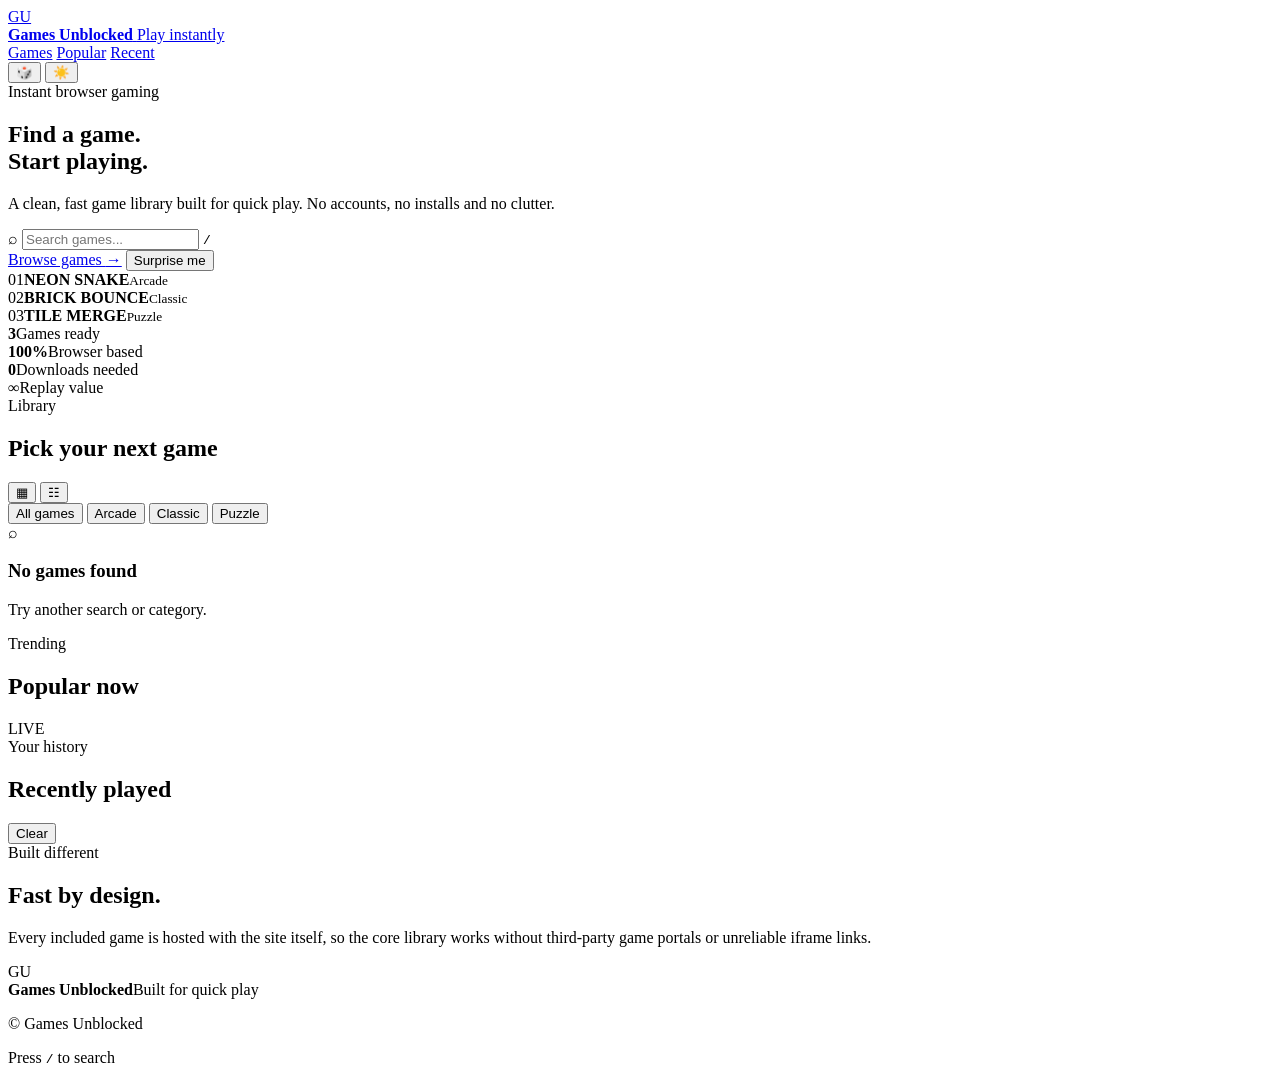
==== index.html @ 6f292ebf "Build Games Unblocked homepage" ====
<!DOCTYPE html>
<html lang="en">
<head>
  <meta charset="UTF-8" />
  <meta name="viewport" content="width=device-width, initial-scale=1.0" />
  <meta name="theme-color" content="#0b0f1a" />
  <meta name="description" content="Games Unblocked - a polished browser game hub with fast, self-hosted games." />
  <title>Games Unblocked</title>
  <link rel="preconnect" href="https://fonts.googleapis.com">
  <link rel="preconnect" href="https://fonts.gstatic.com" crossorigin>
  <link href="https://fonts.googleapis.com/css2?family=Inter:wght@400;500;600;700;800&family=Space+Grotesk:wght@500;600;700&display=swap" rel="stylesheet">
  <link rel="stylesheet" href="styles.css" />
</head>
<body>
  <div class="ambient ambient-one"></div>
  <div class="ambient ambient-two"></div>
  <div class="noise"></div>

  <header class="topbar">
    <a class="brand" href="#top" aria-label="Games Unblocked home">
      <div class="brand-mark">GU</div>
      <div>
        <strong>Games Unblocked</strong>
        <span>Play instantly</span>
      </div>
    </a>

    <nav class="desktop-nav" aria-label="Main navigation">
      <a href="#games">Games</a>
      <a href="#popular">Popular</a>
      <a href="#recent">Recent</a>
    </nav>

    <div class="header-actions">
      <button class="icon-button" id="randomGameBtn" aria-label="Play random game" title="Random game">🎲</button>
      <button class="icon-button" id="themeBtn" aria-label="Toggle theme" title="Toggle theme">☀️</button>
    </div>
  </header>

  <main id="top">
    <section class="hero shell">
      <div class="hero-copy">
        <div class="eyebrow"><span class="status-dot"></span> Instant browser gaming</div>
        <h1>Find a game.<br><span>Start playing.</span></h1>
        <p>A clean, fast game library built for quick play. No accounts, no installs and no clutter.</p>

        <div class="search-wrap">
          <span class="search-icon">⌕</span>
          <input id="searchInput" type="search" placeholder="Search games..." autocomplete="off" />
          <kbd>/</kbd>
        </div>

        <div class="hero-actions">
          <a class="primary-button" href="#games">Browse games <span>→</span></a>
          <button class="secondary-button" id="heroRandomBtn">Surprise me</button>
        </div>
      </div>

      <div class="hero-showcase" aria-hidden="true">
        <div class="showcase-grid"></div>
        <div class="floating-card card-a"><span>01</span><strong>NEON SNAKE</strong><small>Arcade</small></div>
        <div class="floating-card card-b"><span>02</span><strong>BRICK BOUNCE</strong><small>Classic</small></div>
        <div class="floating-card card-c"><span>03</span><strong>TILE MERGE</strong><small>Puzzle</small></div>
        <div class="hero-orb"></div>
      </div>
    </section>

    <section class="stats shell">
      <div><strong id="gameCount">3</strong><span>Games ready</span></div>
      <div><strong>100%</strong><span>Browser based</span></div>
      <div><strong>0</strong><span>Downloads needed</span></div>
      <div><strong>∞</strong><span>Replay value</span></div>
    </section>

    <section class="shell content-section" id="games">
      <div class="section-heading">
        <div>
          <span class="section-kicker">Library</span>
          <h2>Pick your next game</h2>
        </div>
        <div class="view-controls">
          <button class="view-btn active" data-view="grid" aria-label="Grid view">▦</button>
          <button class="view-btn" data-view="compact" aria-label="Compact view">☷</button>
        </div>
      </div>

      <div class="filter-row" id="filterRow">
        <button class="filter-chip active" data-filter="all">All games</button>
        <button class="filter-chip" data-filter="arcade">Arcade</button>
        <button class="filter-chip" data-filter="classic">Classic</button>
        <button class="filter-chip" data-filter="puzzle">Puzzle</button>
      </div>

      <div class="games-grid" id="gamesGrid"></div>
      <div class="empty-state hidden" id="emptyState">
        <div>⌕</div>
        <h3>No games found</h3>
        <p>Try another search or category.</p>
      </div>
    </section>

    <section class="shell split-sections">
      <div class="mini-panel" id="popular">
        <div class="mini-heading"><div><span class="section-kicker">Trending</span><h2>Popular now</h2></div><span class="pill">LIVE</span></div>
        <div id="popularList" class="rank-list"></div>
      </div>

      <div class="mini-panel" id="recent">
        <div class="mini-heading"><div><span class="section-kicker">Your history</span><h2>Recently played</h2></div><button class="text-btn" id="clearRecentBtn">Clear</button></div>
        <div id="recentList" class="recent-list"></div>
      </div>
    </section>

    <section class="shell about-strip">
      <div>
        <span class="section-kicker">Built different</span>
        <h2>Fast by design.</h2>
      </div>
      <p>Every included game is hosted with the site itself, so the core library works without third-party game portals or unreliable iframe links.</p>
    </section>
  </main>

  <footer class="footer shell">
    <div class="brand footer-brand">
      <div class="brand-mark">GU</div>
      <div><strong>Games Unblocked</strong><span>Built for quick play</span></div>
    </div>
    <p>© <span id="year"></span> Games Unblocked</p>
  </footer>

  <div class="command-hint" id="commandHint">Press <kbd>/</kbd> to search</div>
  <script src="script.js"></script>
</body>
</html>
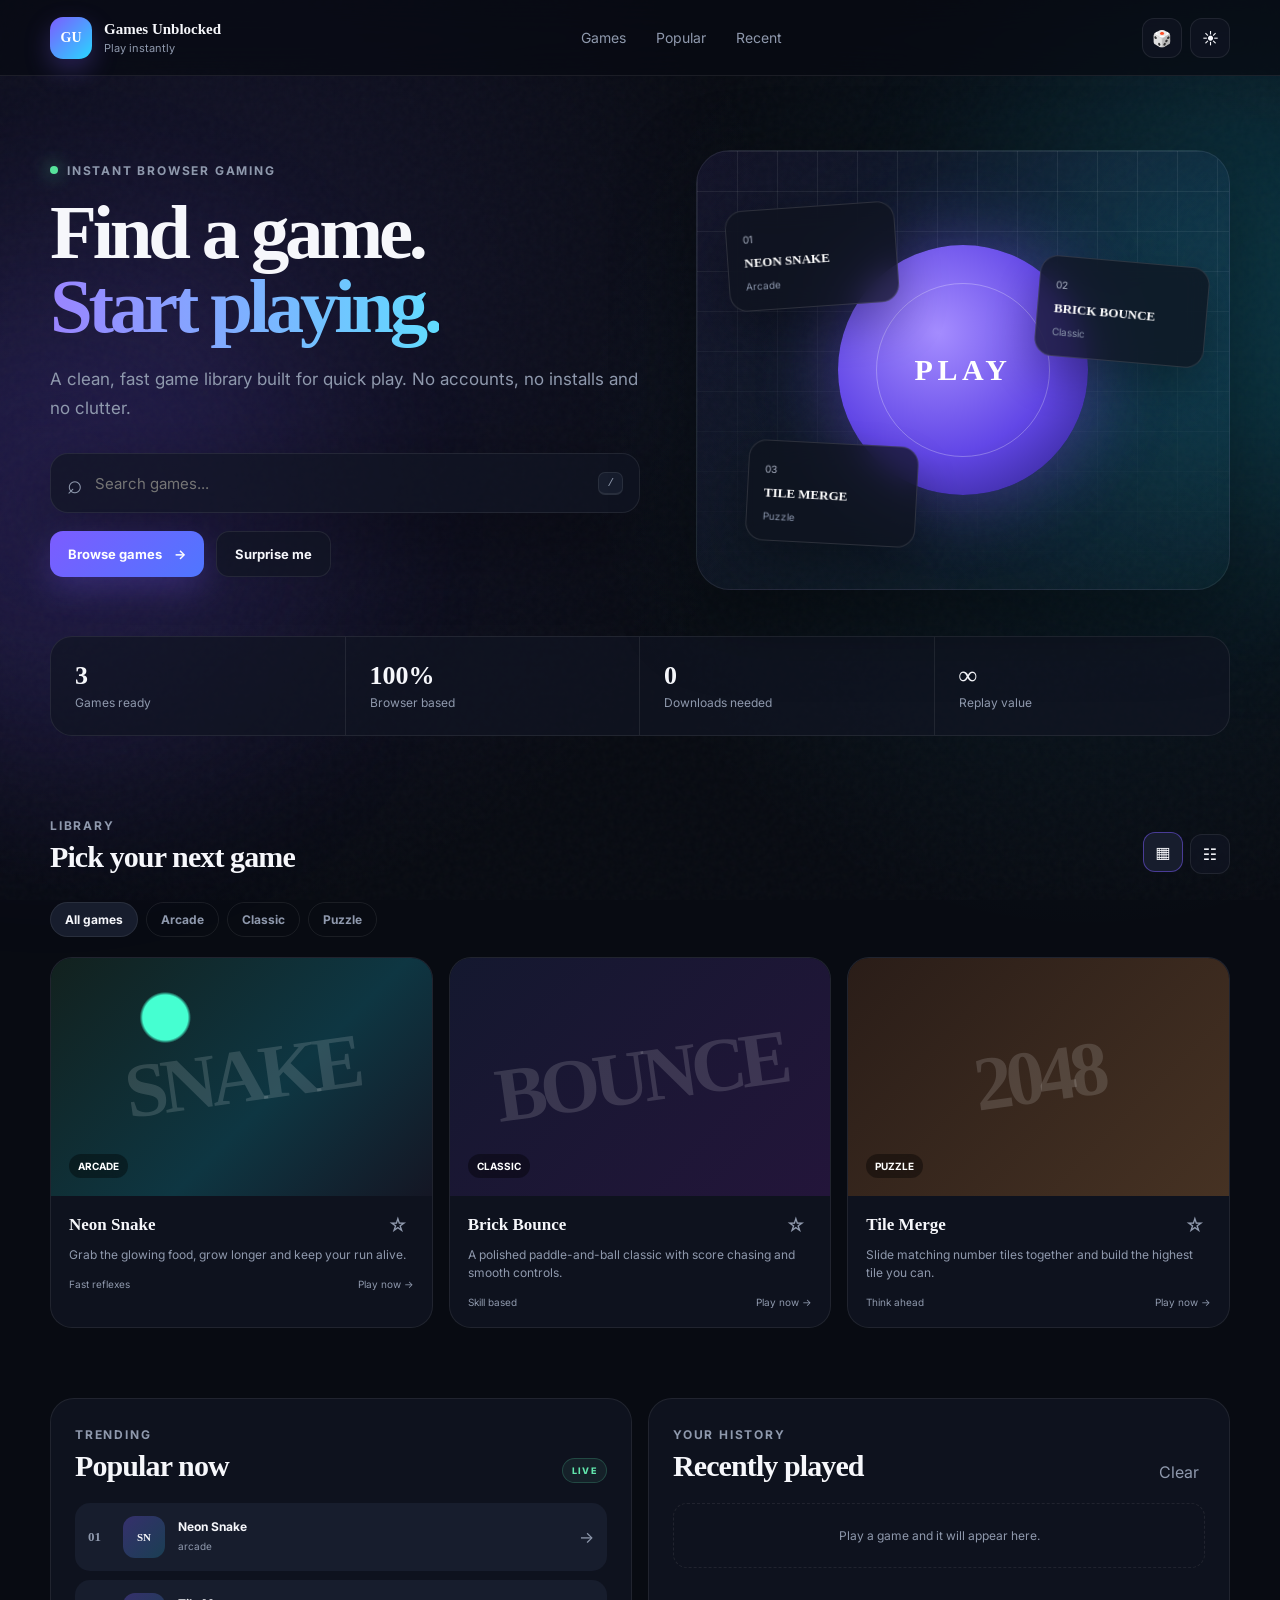
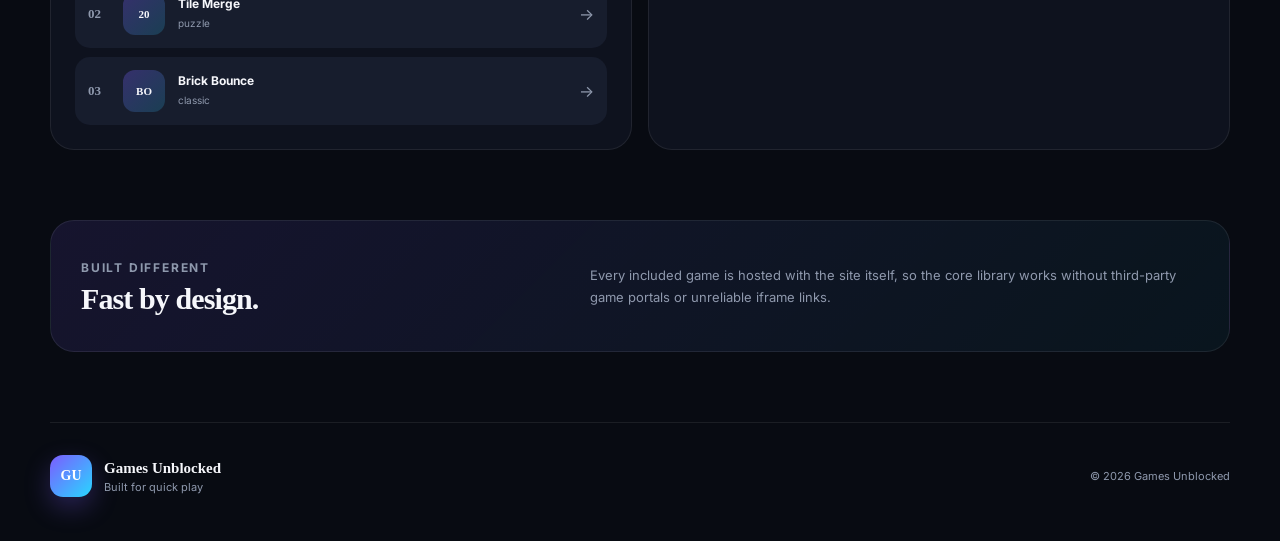
==== commit d3bf8ee6: "Update index.html" ====
--- a/index.html
+++ b/index.html
@@ -131,4 +131,4 @@
   <div class="command-hint" id="commandHint">Press <kbd>/</kbd> to search</div>
   <script src="script.js"></script>
 </body>
-</html>+</html>
--- a/styles.css
+++ b/styles.css
@@ -0,0 +1,6 @@
+:root{
+  --bg:#080b12;--bg-2:#0d111c;--panel:rgba(17,22,35,.72);--panel-solid:#111624;--panel-2:#171d2d;--text:#f6f7fb;--muted:#8f99ad;--line:rgba(255,255,255,.08);--accent:#7c5cff;--accent-2:#28d7ff;--good:#57e39b;--shadow:0 24px 80px rgba(0,0,0,.38);--radius:24px
+}
+*{box-sizing:border-box}html{scroll-behavior:smooth}body{margin:0;background:radial-gradient(circle at 15% 15%,rgba(124,92,255,.12),transparent 28%),radial-gradient(circle at 85% 20%,rgba(40,215,255,.08),transparent 25%),var(--bg);color:var(--text);font-family:Inter,system-ui,sans-serif;min-height:100vh;overflow-x:hidden}body.light{--bg:#f3f6fb;--bg-2:#fff;--panel:rgba(255,255,255,.8);--panel-solid:#fff;--panel-2:#eef2f8;--text:#10131a;--muted:#637087;--line:rgba(14,22,38,.09);--shadow:0 20px 60px rgba(31,44,70,.12)}a{color:inherit;text-decoration:none}button,input{font:inherit}.shell{width:min(1180px,calc(100% - 40px));margin:0 auto}.noise{pointer-events:none;position:fixed;inset:0;opacity:.04;z-index:-1;background-image:url("data:image/svg+xml,%3Csvg viewBox='0 0 180 180' xmlns='http://www.w3.org/2000/svg'%3E%3Cfilter id='n'%3E%3CfeTurbulence type='fractalNoise' baseFrequency='.85' numOctaves='3' stitchTiles='stitch'/%3E%3C/filter%3E%3Crect width='100%25' height='100%25' filter='url(%23n)' opacity='.7'/%3E%3C/svg%3E")}.ambient{position:fixed;width:500px;height:500px;border-radius:50%;filter:blur(110px);z-index:-2;opacity:.16}.ambient-one{background:#7754ff;left:-200px;top:30vh}.ambient-two{background:#15d7ff;right:-240px;top:4vh}.topbar{position:sticky;top:0;z-index:50;height:76px;display:flex;align-items:center;justify-content:space-between;padding:0 max(24px,calc((100vw - 1180px)/2));border-bottom:1px solid var(--line);background:rgba(8,11,18,.72);backdrop-filter:blur(18px)}body.light .topbar{background:rgba(243,246,251,.76)}.brand{display:flex;align-items:center;gap:12px}.brand-mark{width:42px;height:42px;border-radius:13px;background:linear-gradient(135deg,var(--accent),var(--accent-2));display:grid;place-items:center;font:700 14px/1 Space Grotesk;color:white;box-shadow:0 10px 26px rgba(124,92,255,.28)}.brand strong{display:block;font:700 15px/1.2 Space Grotesk}.brand span{display:block;color:var(--muted);font-size:11px;margin-top:3px}.desktop-nav{display:flex;gap:30px;color:var(--muted);font-size:14px}.desktop-nav a:hover{color:var(--text)}.header-actions{display:flex;gap:8px}.icon-button,.view-btn{width:40px;height:40px;border-radius:12px;border:1px solid var(--line);background:var(--panel);color:var(--text);cursor:pointer;transition:.2s}.icon-button:hover,.view-btn:hover,.view-btn.active{transform:translateY(-2px);border-color:rgba(124,92,255,.5);background:var(--panel-2)}.hero{padding:72px 0 44px;display:grid;grid-template-columns:1.05fr .95fr;gap:56px;align-items:center;min-height:560px}.eyebrow,.section-kicker{font-size:12px;letter-spacing:.15em;text-transform:uppercase;color:var(--muted);font-weight:700}.eyebrow{display:flex;align-items:center;gap:9px}.status-dot{width:8px;height:8px;border-radius:99px;background:var(--good);box-shadow:0 0 18px var(--good)}h1,h2,h3{font-family:Space Grotesk;margin:0}.hero h1{font-size:clamp(52px,6vw,88px);line-height:.96;letter-spacing:-.055em;margin:18px 0 22px}.hero h1 span{background:linear-gradient(90deg,#9a84ff,#61dcff);-webkit-background-clip:text;background-clip:text;color:transparent}.hero-copy>p{font-size:17px;line-height:1.7;color:var(--muted);max-width:610px}.search-wrap{height:60px;border:1px solid var(--line);background:var(--panel);border-radius:18px;display:flex;align-items:center;padding:0 16px;margin-top:30px;box-shadow:var(--shadow);transition:.2s}.search-wrap:focus-within{border-color:rgba(124,92,255,.65);box-shadow:0 0 0 4px rgba(124,92,255,.11),var(--shadow)}.search-icon{font-size:26px;color:var(--muted);margin-right:10px}.search-wrap input{flex:1;border:0;outline:0;background:transparent;color:var(--text);font-size:15px}.search-wrap kbd,.command-hint kbd{border:1px solid var(--line);background:var(--panel-2);border-bottom-width:2px;border-radius:7px;color:var(--muted);padding:4px 8px;font-size:11px}.hero-actions{display:flex;gap:12px;margin-top:18px}.primary-button,.secondary-button{height:46px;padding:0 18px;border-radius:13px;display:inline-flex;align-items:center;gap:12px;border:1px solid var(--line);font-weight:700;font-size:13px;cursor:pointer}.primary-button{background:linear-gradient(135deg,var(--accent),#4f76ff);color:white;border:0;box-shadow:0 12px 32px rgba(124,92,255,.25)}.secondary-button{background:var(--panel);color:var(--text)}.hero-showcase{height:440px;position:relative;border:1px solid var(--line);background:linear-gradient(145deg,rgba(124,92,255,.08),rgba(40,215,255,.035));border-radius:34px;overflow:hidden;box-shadow:var(--shadow)}.showcase-grid{position:absolute;inset:0;background-image:linear-gradient(var(--line) 1px,transparent 1px),linear-gradient(90deg,var(--line) 1px,transparent 1px);background-size:40px 40px;mask-image:linear-gradient(to bottom,black,transparent)}.hero-orb{position:absolute;width:250px;height:250px;border-radius:50%;background:radial-gradient(circle at 40% 35%,#a58dff,#6247e7 55%,#281d7e);box-shadow:0 0 80px rgba(124,92,255,.48);left:50%;top:50%;transform:translate(-50%,-50%)}.hero-orb:after{content:'PLAY';position:absolute;inset:38px;border-radius:50%;border:1px solid rgba(255,255,255,.28);display:grid;place-items:center;color:white;font:700 30px Space Grotesk;letter-spacing:.15em}.floating-card{position:absolute;width:170px;padding:16px;border-radius:18px;border:1px solid rgba(255,255,255,.12);background:rgba(15,19,30,.72);backdrop-filter:blur(14px);box-shadow:0 20px 48px rgba(0,0,0,.28);z-index:2;color:white}.floating-card span{font-size:10px;color:#a9b1c2}.floating-card strong{display:block;font:700 13px Space Grotesk;margin:8px 0 3px}.floating-card small{font-size:10px;color:#8994aa}.card-a{left:30px;top:55px;transform:rotate(-4deg)}.card-b{right:22px;top:110px;transform:rotate(5deg)}.card-c{left:50px;bottom:45px;transform:rotate(3deg)}.stats{display:grid;grid-template-columns:repeat(4,1fr);border:1px solid var(--line);background:var(--panel);border-radius:22px;margin-bottom:78px;overflow:hidden}.stats>div{padding:24px;border-right:1px solid var(--line)}.stats>div:last-child{border-right:0}.stats strong{display:block;font:700 26px Space Grotesk}.stats span{font-size:12px;color:var(--muted)}.content-section{padding-bottom:70px}.section-heading,.mini-heading{display:flex;align-items:end;justify-content:space-between;gap:20px}.section-heading h2,.mini-heading h2,.about-strip h2{font-size:30px;letter-spacing:-.03em;margin-top:6px}.view-controls{display:flex;gap:7px}.filter-row{display:flex;gap:8px;flex-wrap:wrap;margin:28px 0 20px}.filter-chip{border:1px solid var(--line);background:transparent;color:var(--muted);padding:9px 14px;border-radius:999px;font-size:12px;font-weight:700;cursor:pointer}.filter-chip.active,.filter-chip:hover{color:var(--text);background:var(--panel-2)}.games-grid{display:grid;grid-template-columns:repeat(3,1fr);gap:16px}.game-card{position:relative;border:1px solid var(--line);background:var(--panel);border-radius:22px;overflow:hidden;transition:.25s;cursor:pointer}.game-card:hover{transform:translateY(-6px);border-color:rgba(124,92,255,.38);box-shadow:0 20px 60px rgba(0,0,0,.2)}.game-cover{aspect-ratio:16/10;position:relative;display:flex;align-items:end;padding:18px;overflow:hidden}.cover-snake{background:radial-gradient(circle at 30% 25%,#45ffd1 0 7%,transparent 8%),linear-gradient(135deg,#12211e,#0e3642 58%,#141624)}.cover-pong{background:linear-gradient(135deg,#14182f,#23153a)}.cover-merge{background:linear-gradient(135deg,#2a1d18,#463223)}.game-art{position:absolute;inset:0;display:grid;place-items:center;font:800 clamp(40px,6vw,78px) Space Grotesk;letter-spacing:-.08em;color:rgba(255,255,255,.14);transform:rotate(-8deg)}.game-badge{position:relative;z-index:2;padding:6px 9px;border-radius:999px;background:rgba(0,0,0,.38);color:white;font-size:10px;font-weight:700;backdrop-filter:blur(8px)}.game-info{padding:17px 18px 19px}.game-title-row{display:flex;align-items:center;justify-content:space-between;gap:10px}.game-title-row h3{font-size:17px}.favorite-btn{border:0;background:transparent;color:var(--muted);font-size:19px;cursor:pointer}.favorite-btn.active{color:#ffcf4a}.game-info p{color:var(--muted);font-size:12px;line-height:1.5;margin:8px 0 14px}.meta-row{display:flex;justify-content:space-between;color:var(--muted);font-size:10px}.games-grid.compact{grid-template-columns:1fr}.games-grid.compact .game-card{display:grid;grid-template-columns:170px 1fr}.games-grid.compact .game-cover{aspect-ratio:auto;min-height:120px}.empty-state{text-align:center;padding:58px;border:1px dashed var(--line);border-radius:20px;color:var(--muted)}.empty-state div{font-size:34px}.empty-state h3{color:var(--text);margin:10px 0 5px}.hidden{display:none!important}.split-sections{display:grid;grid-template-columns:1fr 1fr;gap:16px;padding-bottom:70px}.mini-panel{border:1px solid var(--line);background:var(--panel);border-radius:24px;padding:24px}.pill{font-size:9px;font-weight:800;letter-spacing:.15em;color:#62e7ad;border:1px solid rgba(98,231,173,.2);background:rgba(98,231,173,.08);padding:6px 9px;border-radius:999px}.text-btn{background:none;border:0;color:var(--muted);cursor:pointer}.rank-list,.recent-list{margin-top:20px;display:grid;gap:9px}.rank-item,.recent-item{display:flex;align-items:center;gap:13px;padding:12px;border-radius:15px;background:var(--panel-2);border:1px solid transparent;cursor:pointer}.rank-item:hover,.recent-item:hover{border-color:var(--line)}.rank-num{font:700 13px Space Grotesk;color:var(--muted);width:22px}.mini-icon{width:42px;height:42px;border-radius:12px;display:grid;place-items:center;background:linear-gradient(135deg,rgba(124,92,255,.3),rgba(40,215,255,.18));font:700 11px Space Grotesk}.rank-copy,.recent-copy{flex:1}.rank-copy strong,.recent-copy strong{display:block;font-size:12px}.rank-copy span,.recent-copy span{font-size:10px;color:var(--muted)}.play-arrow{color:var(--muted)}.empty-mini{padding:24px;text-align:center;color:var(--muted);font-size:12px;border:1px dashed var(--line);border-radius:14px}.about-strip{margin-bottom:70px;border:1px solid var(--line);border-radius:24px;padding:30px;background:linear-gradient(135deg,rgba(124,92,255,.12),rgba(40,215,255,.05));display:grid;grid-template-columns:1fr 1.3fr;gap:40px;align-items:center}.about-strip p{color:var(--muted);font-size:13px;line-height:1.7}.footer{border-top:1px solid var(--line);padding:32px 0 44px;display:flex;align-items:center;justify-content:space-between}.footer p{font-size:11px;color:var(--muted)}.command-hint{position:fixed;left:50%;bottom:18px;transform:translateX(-50%);padding:9px 12px;border:1px solid var(--line);border-radius:11px;background:var(--panel-solid);box-shadow:var(--shadow);font-size:10px;color:var(--muted);z-index:40;opacity:0;animation:hint 5s 1.5s both}@keyframes hint{0%,100%{opacity:0;transform:translate(-50%,10px)}15%,75%{opacity:1;transform:translate(-50%,0)}}
+@media(max-width:900px){.desktop-nav{display:none}.hero{grid-template-columns:1fr;padding-top:50px}.hero-showcase{height:340px}.games-grid{grid-template-columns:repeat(2,1fr)}.split-sections{grid-template-columns:1fr}.stats{grid-template-columns:repeat(2,1fr)}.stats>div:nth-child(2){border-right:0}.stats>div:nth-child(-n+2){border-bottom:1px solid var(--line)}.about-strip{grid-template-columns:1fr}}
+@media(max-width:620px){.shell{width:min(100% - 24px,1180px)}.topbar{height:68px;padding:0 12px}.header-actions .icon-button:first-child{display:none}.brand span{display:none}.hero{padding-top:36px;gap:30px}.hero h1{font-size:52px}.hero-copy>p{font-size:14px}.hero-showcase{height:300px}.floating-card{width:145px}.card-a{left:15px;top:28px}.card-b{right:12px;top:92px}.card-c{left:22px;bottom:25px}.stats{margin-bottom:55px}.stats>div{padding:18px}.stats strong{font-size:20px}.section-heading{align-items:center}.section-heading h2,.mini-heading h2{font-size:24px}.games-grid{grid-template-columns:1fr}.games-grid.compact .game-card{grid-template-columns:120px 1fr}.filter-row{overflow:auto;flex-wrap:nowrap;padding-bottom:4px}.filter-chip{white-space:nowrap}.about-strip{padding:22px}.footer{align-items:flex-start;gap:24px;flex-direction:column}}
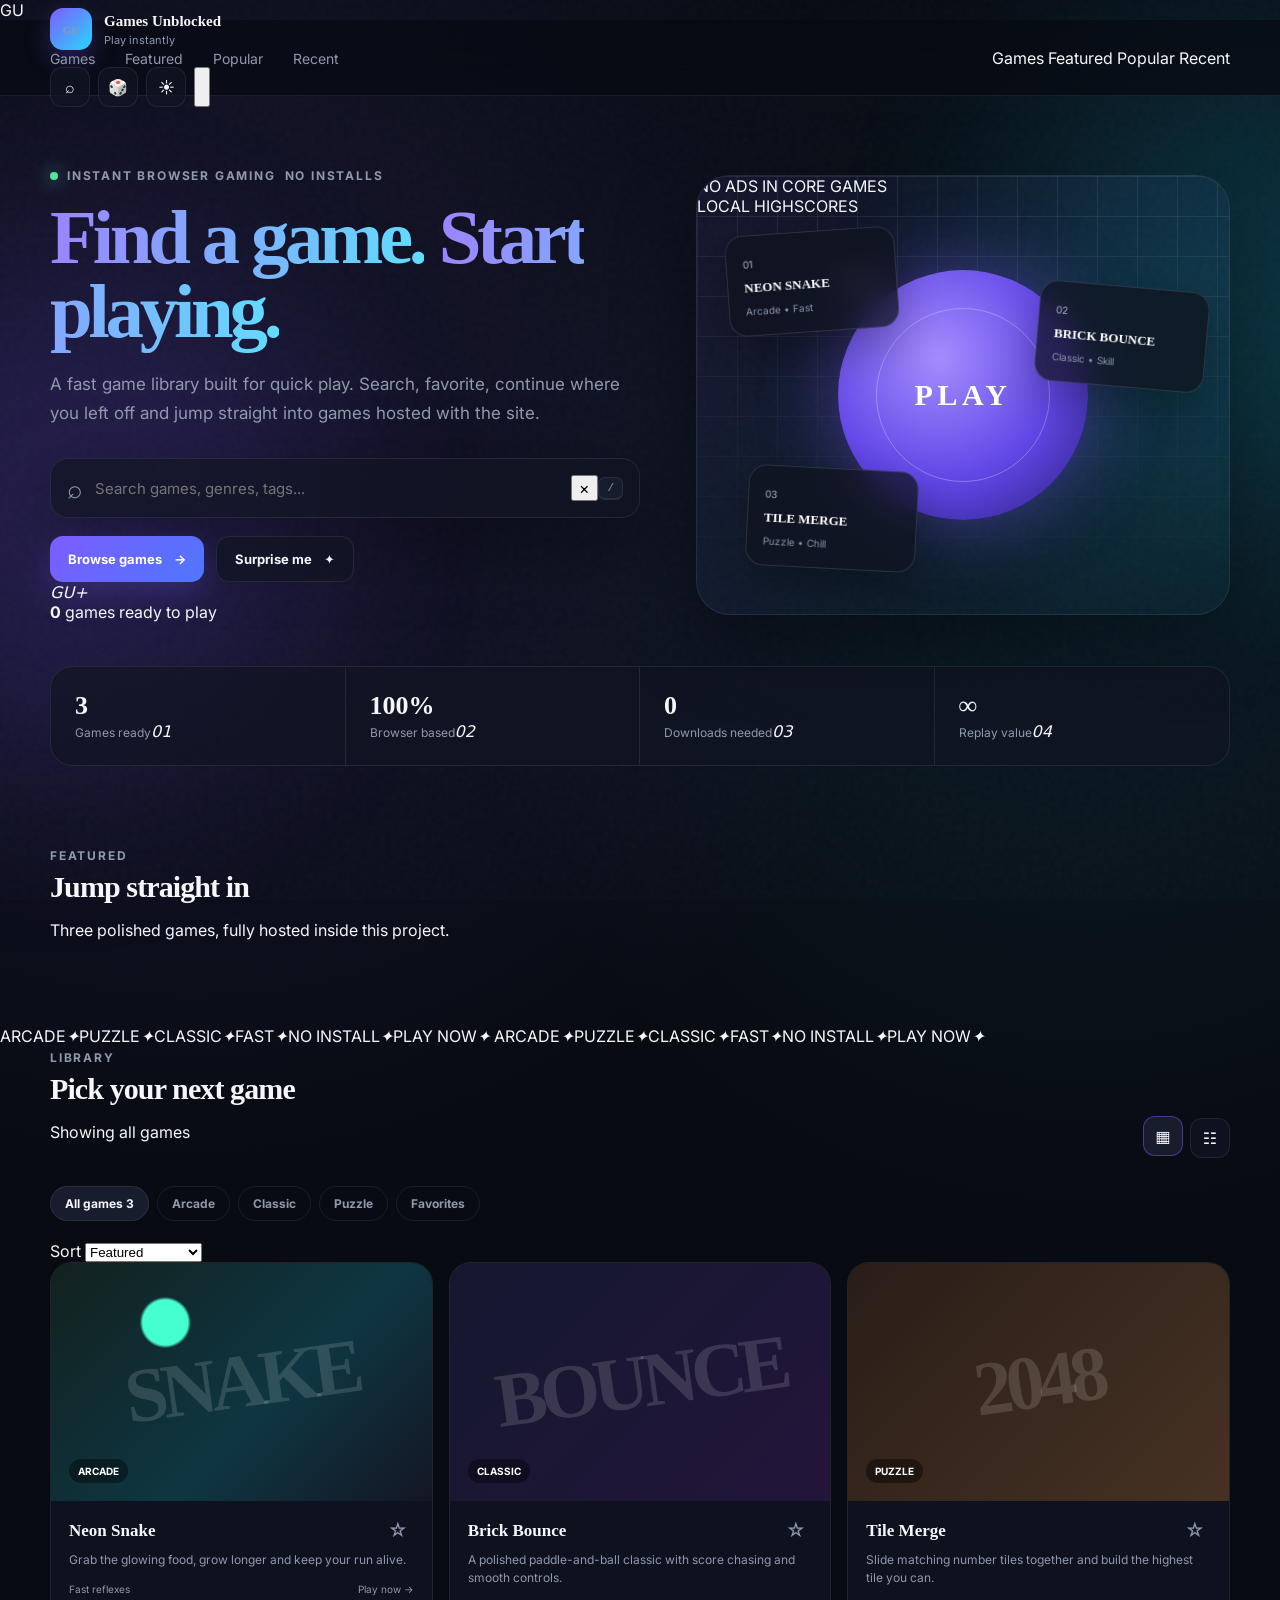
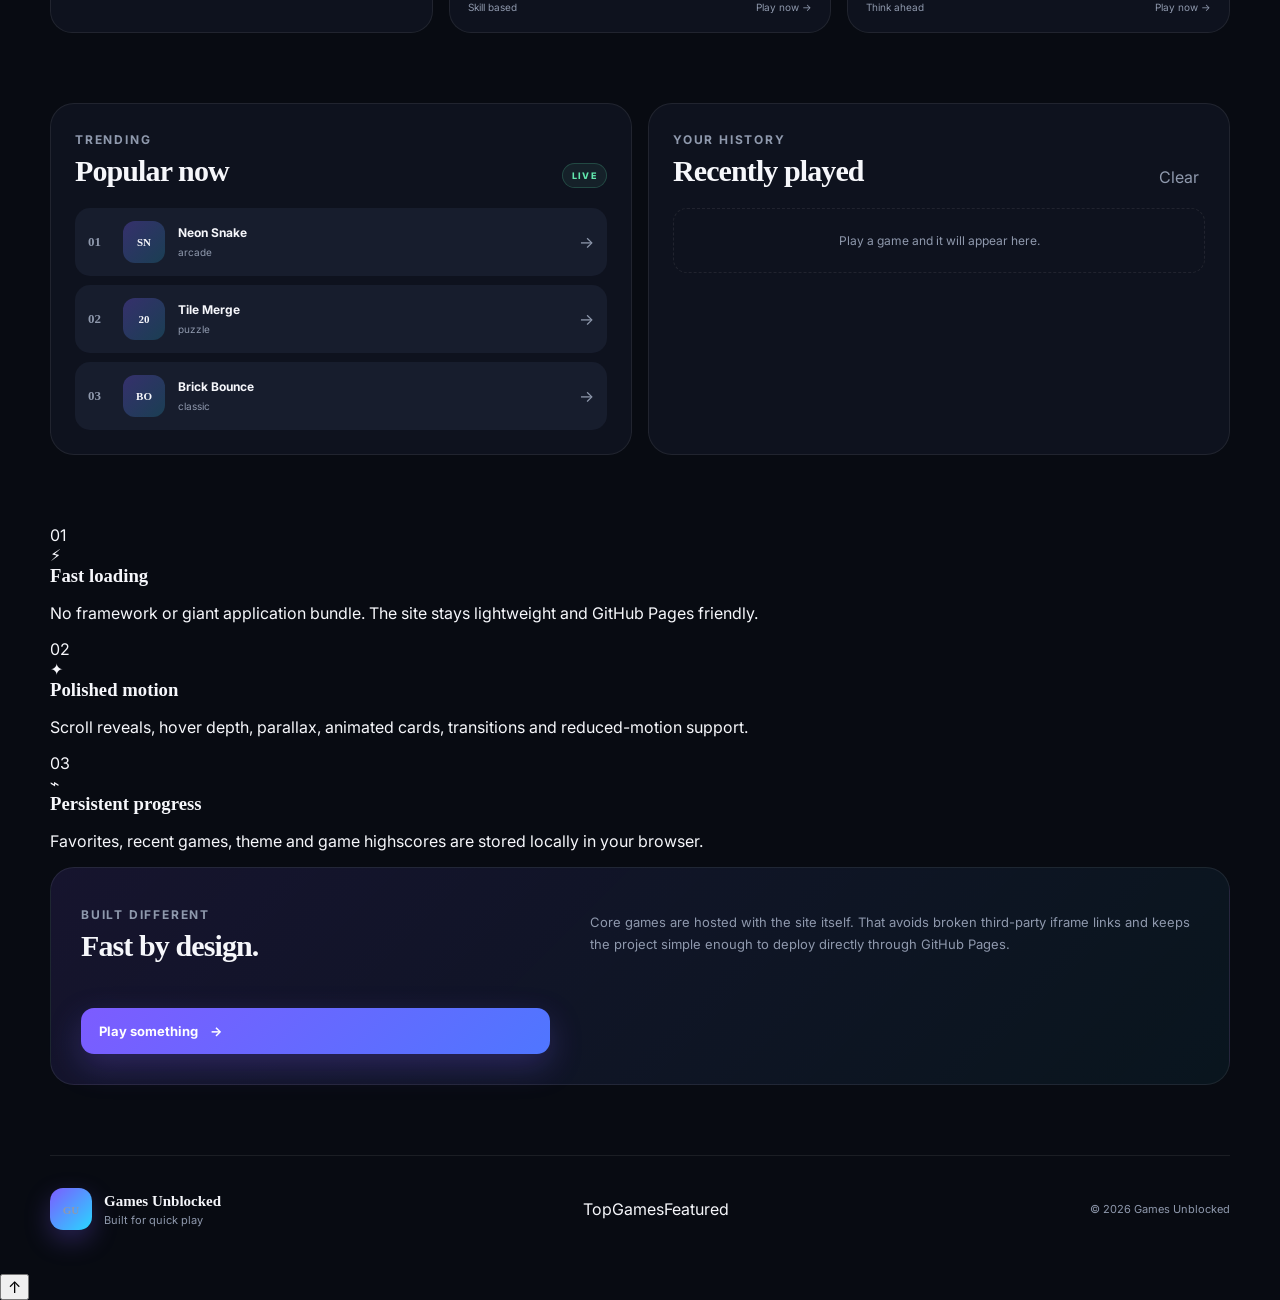
==== commit 87a9b68f: "Expand Games Unblocked homepage structure and interactions" ====
--- a/index.html
+++ b/index.html
@@ -3,132 +3,261 @@
 <head>
   <meta charset="UTF-8" />
   <meta name="viewport" content="width=device-width, initial-scale=1.0" />
-  <meta name="theme-color" content="#0b0f1a" />
-  <meta name="description" content="Games Unblocked - a polished browser game hub with fast, self-hosted games." />
-  <title>Games Unblocked</title>
+  <meta name="theme-color" content="#070910" />
+  <meta name="description" content="Games Unblocked — a fast, polished browser game hub with self-hosted games." />
+  <meta name="color-scheme" content="dark light" />
+  <title>Games Unblocked — Play instantly</title>
   <link rel="preconnect" href="https://fonts.googleapis.com">
   <link rel="preconnect" href="https://fonts.gstatic.com" crossorigin>
   <link href="https://fonts.googleapis.com/css2?family=Inter:wght@400;500;600;700;800&family=Space+Grotesk:wght@500;600;700&display=swap" rel="stylesheet">
   <link rel="stylesheet" href="styles.css" />
 </head>
 <body>
-  <div class="ambient ambient-one"></div>
-  <div class="ambient ambient-two"></div>
-  <div class="noise"></div>
-
-  <header class="topbar">
-    <a class="brand" href="#top" aria-label="Games Unblocked home">
-      <div class="brand-mark">GU</div>
-      <div>
-        <strong>Games Unblocked</strong>
-        <span>Play instantly</span>
-      </div>
-    </a>
-
-    <nav class="desktop-nav" aria-label="Main navigation">
+  <div class="page-loader" id="pageLoader" aria-hidden="true">
+    <div class="loader-logo">GU</div>
+    <div class="loader-line"><span></span></div>
+  </div>
+
+  <div class="background-layer" aria-hidden="true">
+    <div class="ambient ambient-one"></div>
+    <div class="ambient ambient-two"></div>
+    <div class="ambient ambient-three"></div>
+    <div class="noise"></div>
+    <div class="stars" id="stars"></div>
+  </div>
+
+  <div class="scroll-progress" id="scrollProgress"></div>
+
+  <header class="topbar" id="topbar">
+    <div class="topbar-inner shell-wide">
+      <a class="brand magnetic" href="#top" aria-label="Games Unblocked home">
+        <div class="brand-mark"><span>GU</span></div>
+        <div class="brand-copy">
+          <strong>Games Unblocked</strong>
+          <span>Play instantly</span>
+        </div>
+      </a>
+
+      <nav class="desktop-nav" aria-label="Main navigation">
+        <a href="#games" data-nav>Games</a>
+        <a href="#featured" data-nav>Featured</a>
+        <a href="#popular" data-nav>Popular</a>
+        <a href="#recent" data-nav>Recent</a>
+      </nav>
+
+      <div class="header-actions">
+        <button class="icon-button magnetic" id="quickSearchBtn" aria-label="Open search" title="Search">
+          <span>⌕</span>
+        </button>
+        <button class="icon-button magnetic" id="randomGameBtn" aria-label="Play random game" title="Random game">
+          <span>🎲</span>
+        </button>
+        <button class="icon-button magnetic" id="themeBtn" aria-label="Toggle theme" title="Toggle theme">
+          <span id="themeIcon">☀️</span>
+        </button>
+        <button class="mobile-menu-button" id="mobileMenuBtn" aria-label="Open menu" aria-expanded="false">
+          <span></span><span></span><span></span>
+        </button>
+      </div>
+    </div>
+
+    <div class="mobile-menu" id="mobileMenu">
       <a href="#games">Games</a>
+      <a href="#featured">Featured</a>
       <a href="#popular">Popular</a>
       <a href="#recent">Recent</a>
-    </nav>
-
-    <div class="header-actions">
-      <button class="icon-button" id="randomGameBtn" aria-label="Play random game" title="Random game">🎲</button>
-      <button class="icon-button" id="themeBtn" aria-label="Toggle theme" title="Toggle theme">☀️</button>
     </div>
   </header>
 
   <main id="top">
     <section class="hero shell">
-      <div class="hero-copy">
-        <div class="eyebrow"><span class="status-dot"></span> Instant browser gaming</div>
-        <h1>Find a game.<br><span>Start playing.</span></h1>
-        <p>A clean, fast game library built for quick play. No accounts, no installs and no clutter.</p>
-
-        <div class="search-wrap">
-          <span class="search-icon">⌕</span>
-          <input id="searchInput" type="search" placeholder="Search games..." autocomplete="off" />
+      <div class="hero-copy reveal-up">
+        <div class="eyebrow">
+          <span class="status-dot"></span>
+          <span>Instant browser gaming</span>
+          <span class="eyebrow-pill">NO INSTALLS</span>
+        </div>
+
+        <h1>
+          <span class="hero-line">Find a game.</span>
+          <span class="hero-line gradient-text">Start playing.</span>
+        </h1>
+
+        <p class="hero-description">
+          A fast game library built for quick play. Search, favorite, continue where you left off and jump straight into games hosted with the site.
+        </p>
+
+        <div class="search-wrap" id="heroSearchWrap">
+          <span class="search-icon" aria-hidden="true">⌕</span>
+          <input id="searchInput" type="search" placeholder="Search games, genres, tags..." autocomplete="off" aria-label="Search games" />
+          <button class="search-clear" id="searchClear" aria-label="Clear search">×</button>
           <kbd>/</kbd>
         </div>
 
+        <div class="search-suggestions" id="searchSuggestions" aria-live="polite"></div>
+
         <div class="hero-actions">
-          <a class="primary-button" href="#games">Browse games <span>→</span></a>
-          <button class="secondary-button" id="heroRandomBtn">Surprise me</button>
-        </div>
-      </div>
-
-      <div class="hero-showcase" aria-hidden="true">
+          <a class="primary-button magnetic" href="#games">
+            <span>Browse games</span>
+            <span class="button-arrow">→</span>
+          </a>
+          <button class="secondary-button magnetic" id="heroRandomBtn">
+            <span>Surprise me</span>
+            <span>✦</span>
+          </button>
+        </div>
+
+        <div class="hero-meta">
+          <div class="avatar-stack" aria-hidden="true"><i>G</i><i>U</i><i>+</i></div>
+          <span><strong id="heroGameCount">0</strong> games ready to play</span>
+        </div>
+      </div>
+
+      <div class="hero-showcase reveal-scale" id="heroShowcase" aria-hidden="true">
         <div class="showcase-grid"></div>
-        <div class="floating-card card-a"><span>01</span><strong>NEON SNAKE</strong><small>Arcade</small></div>
-        <div class="floating-card card-b"><span>02</span><strong>BRICK BOUNCE</strong><small>Classic</small></div>
-        <div class="floating-card card-c"><span>03</span><strong>TILE MERGE</strong><small>Puzzle</small></div>
-        <div class="hero-orb"></div>
-      </div>
-    </section>
-
-    <section class="stats shell">
-      <div><strong id="gameCount">3</strong><span>Games ready</span></div>
-      <div><strong>100%</strong><span>Browser based</span></div>
-      <div><strong>0</strong><span>Downloads needed</span></div>
-      <div><strong>∞</strong><span>Replay value</span></div>
-    </section>
-
-    <section class="shell content-section" id="games">
-      <div class="section-heading">
+        <div class="showcase-scan"></div>
+        <div class="orbit orbit-one"></div>
+        <div class="orbit orbit-two"></div>
+        <div class="hero-orb" id="heroOrb">
+          <span class="orb-ring"></span>
+          <span class="orb-core">PLAY</span>
+        </div>
+        <div class="floating-card card-a" data-parallax="0.7">
+          <span class="floating-index">01</span><strong>NEON SNAKE</strong><small>Arcade • Fast</small>
+        </div>
+        <div class="floating-card card-b" data-parallax="1.1">
+          <span class="floating-index">02</span><strong>BRICK BOUNCE</strong><small>Classic • Skill</small>
+        </div>
+        <div class="floating-card card-c" data-parallax="0.9">
+          <span class="floating-index">03</span><strong>TILE MERGE</strong><small>Puzzle • Chill</small>
+        </div>
+        <div class="floating-chip chip-a">NO ADS IN CORE GAMES</div>
+        <div class="floating-chip chip-b">LOCAL HIGHSCORES</div>
+      </div>
+    </section>
+
+    <section class="stats shell reveal-up" aria-label="Site statistics">
+      <div class="stat-card"><strong id="gameCount">0</strong><span>Games ready</span><i>01</i></div>
+      <div class="stat-card"><strong>100%</strong><span>Browser based</span><i>02</i></div>
+      <div class="stat-card"><strong>0</strong><span>Downloads needed</span><i>03</i></div>
+      <div class="stat-card"><strong>∞</strong><span>Replay value</span><i>04</i></div>
+    </section>
+
+    <section class="shell content-section" id="featured">
+      <div class="section-heading reveal-up">
+        <div>
+          <span class="section-kicker">Featured</span>
+          <h2>Jump straight in</h2>
+          <p>Three polished games, fully hosted inside this project.</p>
+        </div>
+      </div>
+      <div class="featured-grid" id="featuredGrid"></div>
+    </section>
+
+    <section class="marquee-section" aria-hidden="true">
+      <div class="marquee-track">
+        <span>ARCADE</span><i>✦</i><span>PUZZLE</span><i>✦</i><span>CLASSIC</span><i>✦</i><span>FAST</span><i>✦</i><span>NO INSTALL</span><i>✦</i><span>PLAY NOW</span><i>✦</i>
+        <span>ARCADE</span><i>✦</i><span>PUZZLE</span><i>✦</i><span>CLASSIC</span><i>✦</i><span>FAST</span><i>✦</i><span>NO INSTALL</span><i>✦</i><span>PLAY NOW</span><i>✦</i>
+      </div>
+    </section>
+
+    <section class="shell content-section games-section" id="games">
+      <div class="section-heading reveal-up">
         <div>
           <span class="section-kicker">Library</span>
           <h2>Pick your next game</h2>
-        </div>
-        <div class="view-controls">
+          <p id="resultsLabel">Showing all games</p>
+        </div>
+        <div class="view-controls" aria-label="Game view options">
           <button class="view-btn active" data-view="grid" aria-label="Grid view">▦</button>
           <button class="view-btn" data-view="compact" aria-label="Compact view">☷</button>
         </div>
       </div>
 
-      <div class="filter-row" id="filterRow">
-        <button class="filter-chip active" data-filter="all">All games</button>
-        <button class="filter-chip" data-filter="arcade">Arcade</button>
-        <button class="filter-chip" data-filter="classic">Classic</button>
-        <button class="filter-chip" data-filter="puzzle">Puzzle</button>
+      <div class="library-toolbar reveal-up">
+        <div class="filter-row" id="filterRow">
+          <button class="filter-chip active" data-filter="all">All games <span>3</span></button>
+          <button class="filter-chip" data-filter="arcade">Arcade</button>
+          <button class="filter-chip" data-filter="classic">Classic</button>
+          <button class="filter-chip" data-filter="puzzle">Puzzle</button>
+          <button class="filter-chip" data-filter="favorites">Favorites</button>
+        </div>
+
+        <label class="sort-control">
+          <span>Sort</span>
+          <select id="sortSelect" aria-label="Sort games">
+            <option value="featured">Featured</option>
+            <option value="az">A–Z</option>
+            <option value="za">Z–A</option>
+            <option value="recent">Recently played</option>
+          </select>
+        </label>
       </div>
 
       <div class="games-grid" id="gamesGrid"></div>
+
       <div class="empty-state hidden" id="emptyState">
-        <div>⌕</div>
+        <div class="empty-icon">⌕</div>
         <h3>No games found</h3>
-        <p>Try another search or category.</p>
+        <p>Try another search term or category.</p>
+        <button id="resetFiltersBtn" class="secondary-button">Reset filters</button>
       </div>
     </section>
 
     <section class="shell split-sections">
-      <div class="mini-panel" id="popular">
-        <div class="mini-heading"><div><span class="section-kicker">Trending</span><h2>Popular now</h2></div><span class="pill">LIVE</span></div>
+      <div class="mini-panel reveal-left" id="popular">
+        <div class="mini-heading">
+          <div><span class="section-kicker">Trending</span><h2>Popular now</h2></div>
+          <span class="pill"><span class="pulse-dot"></span> LIVE</span>
+        </div>
         <div id="popularList" class="rank-list"></div>
       </div>
 
-      <div class="mini-panel" id="recent">
-        <div class="mini-heading"><div><span class="section-kicker">Your history</span><h2>Recently played</h2></div><button class="text-btn" id="clearRecentBtn">Clear</button></div>
+      <div class="mini-panel reveal-right" id="recent">
+        <div class="mini-heading">
+          <div><span class="section-kicker">Your history</span><h2>Recently played</h2></div>
+          <button class="text-btn" id="clearRecentBtn">Clear</button>
+        </div>
         <div id="recentList" class="recent-list"></div>
       </div>
     </section>
 
-    <section class="shell about-strip">
+    <section class="shell quality-grid">
+      <article class="quality-card reveal-up">
+        <span class="quality-number">01</span><div class="quality-icon">⚡</div><h3>Fast loading</h3><p>No framework or giant application bundle. The site stays lightweight and GitHub Pages friendly.</p>
+      </article>
+      <article class="quality-card reveal-up">
+        <span class="quality-number">02</span><div class="quality-icon">✦</div><h3>Polished motion</h3><p>Scroll reveals, hover depth, parallax, animated cards, transitions and reduced-motion support.</p>
+      </article>
+      <article class="quality-card reveal-up">
+        <span class="quality-number">03</span><div class="quality-icon">⌁</div><h3>Persistent progress</h3><p>Favorites, recent games, theme and game highscores are stored locally in your browser.</p>
+      </article>
+    </section>
+
+    <section class="shell about-strip reveal-up">
       <div>
         <span class="section-kicker">Built different</span>
         <h2>Fast by design.</h2>
       </div>
-      <p>Every included game is hosted with the site itself, so the core library works without third-party game portals or unreliable iframe links.</p>
+      <p>Core games are hosted with the site itself. That avoids broken third-party iframe links and keeps the project simple enough to deploy directly through GitHub Pages.</p>
+      <button class="primary-button magnetic" id="aboutPlayBtn">Play something <span>→</span></button>
     </section>
   </main>
 
   <footer class="footer shell">
     <div class="brand footer-brand">
-      <div class="brand-mark">GU</div>
-      <div><strong>Games Unblocked</strong><span>Built for quick play</span></div>
+      <div class="brand-mark"><span>GU</span></div>
+      <div class="brand-copy"><strong>Games Unblocked</strong><span>Built for quick play</span></div>
     </div>
+    <div class="footer-links"><a href="#top">Top</a><a href="#games">Games</a><a href="#featured">Featured</a></div>
     <p>© <span id="year"></span> Games Unblocked</p>
   </footer>
 
   <div class="command-hint" id="commandHint">Press <kbd>/</kbd> to search</div>
+  <div class="toast-region" id="toastRegion" aria-live="polite" aria-atomic="true"></div>
+
+  <button class="back-to-top" id="backToTop" aria-label="Back to top">↑</button>
+
   <script src="script.js"></script>
 </body>
-</html>
+</html>
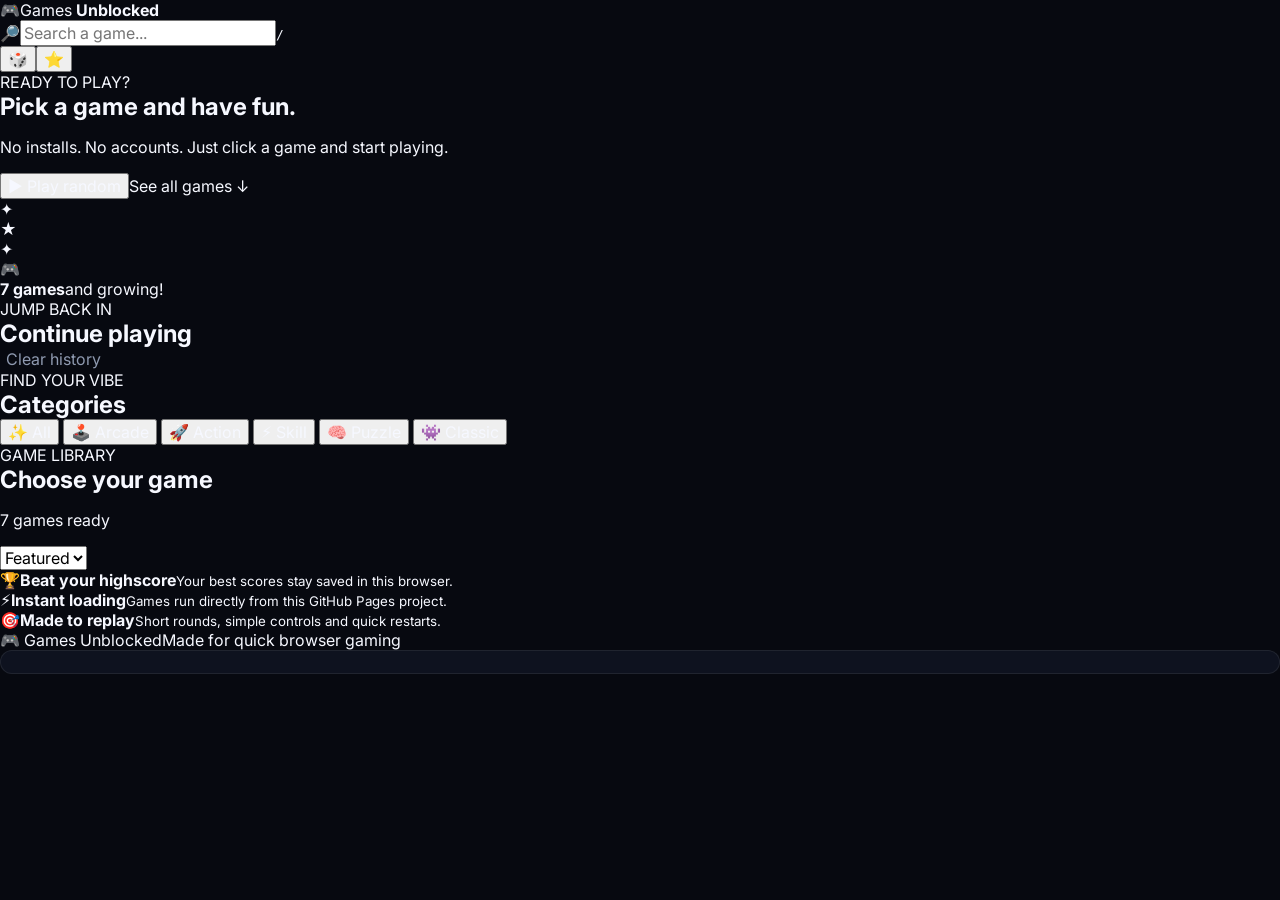
==== commit f7e545c3: "Redesign homepage into playful game hub" ====
--- a/index.html
+++ b/index.html
@@ -1,263 +1,73 @@
 <!DOCTYPE html>
 <html lang="en">
 <head>
-  <meta charset="UTF-8" />
-  <meta name="viewport" content="width=device-width, initial-scale=1.0" />
-  <meta name="theme-color" content="#070910" />
-  <meta name="description" content="Games Unblocked — a fast, polished browser game hub with self-hosted games." />
-  <meta name="color-scheme" content="dark light" />
-  <title>Games Unblocked — Play instantly</title>
+  <meta charset="UTF-8">
+  <meta name="viewport" content="width=device-width,initial-scale=1">
+  <meta name="theme-color" content="#18122b">
+  <meta name="description" content="Games Unblocked - a colorful self-hosted browser game playground.">
+  <title>Games Unblocked</title>
   <link rel="preconnect" href="https://fonts.googleapis.com">
   <link rel="preconnect" href="https://fonts.gstatic.com" crossorigin>
-  <link href="https://fonts.googleapis.com/css2?family=Inter:wght@400;500;600;700;800&family=Space+Grotesk:wght@500;600;700&display=swap" rel="stylesheet">
-  <link rel="stylesheet" href="styles.css" />
+  <link href="https://fonts.googleapis.com/css2?family=Fredoka:wght@500;600;700&family=Inter:wght@500;600;700;800&display=swap" rel="stylesheet">
+  <link rel="stylesheet" href="styles.css">
 </head>
 <body>
-  <div class="page-loader" id="pageLoader" aria-hidden="true">
-    <div class="loader-logo">GU</div>
-    <div class="loader-line"><span></span></div>
-  </div>
-
-  <div class="background-layer" aria-hidden="true">
-    <div class="ambient ambient-one"></div>
-    <div class="ambient ambient-two"></div>
-    <div class="ambient ambient-three"></div>
-    <div class="noise"></div>
-    <div class="stars" id="stars"></div>
-  </div>
-
-  <div class="scroll-progress" id="scrollProgress"></div>
-
-  <header class="topbar" id="topbar">
-    <div class="topbar-inner shell-wide">
-      <a class="brand magnetic" href="#top" aria-label="Games Unblocked home">
-        <div class="brand-mark"><span>GU</span></div>
-        <div class="brand-copy">
-          <strong>Games Unblocked</strong>
-          <span>Play instantly</span>
-        </div>
-      </a>
-
-      <nav class="desktop-nav" aria-label="Main navigation">
-        <a href="#games" data-nav>Games</a>
-        <a href="#featured" data-nav>Featured</a>
-        <a href="#popular" data-nav>Popular</a>
-        <a href="#recent" data-nav>Recent</a>
-      </nav>
-
-      <div class="header-actions">
-        <button class="icon-button magnetic" id="quickSearchBtn" aria-label="Open search" title="Search">
-          <span>⌕</span>
-        </button>
-        <button class="icon-button magnetic" id="randomGameBtn" aria-label="Play random game" title="Random game">
-          <span>🎲</span>
-        </button>
-        <button class="icon-button magnetic" id="themeBtn" aria-label="Toggle theme" title="Toggle theme">
-          <span id="themeIcon">☀️</span>
-        </button>
-        <button class="mobile-menu-button" id="mobileMenuBtn" aria-label="Open menu" aria-expanded="false">
-          <span></span><span></span><span></span>
-        </button>
-      </div>
-    </div>
-
-    <div class="mobile-menu" id="mobileMenu">
-      <a href="#games">Games</a>
-      <a href="#featured">Featured</a>
-      <a href="#popular">Popular</a>
-      <a href="#recent">Recent</a>
+  <div class="bg-bubble b1"></div><div class="bg-bubble b2"></div><div class="bg-bubble b3"></div>
+  <header class="site-header">
+    <div class="header-inner">
+      <a class="logo" href="#top"><span class="logo-icon">🎮</span><span>Games <b>Unblocked</b></span></a>
+      <div class="header-search"><span>🔎</span><input id="searchInput" placeholder="Search a game..." autocomplete="off"><kbd>/</kbd></div>
+      <div class="header-buttons"><button id="randomBtn" class="round-btn" title="Random game">🎲</button><button id="favoritesBtn" class="round-btn" title="Favorites">⭐</button></div>
     </div>
   </header>
 
   <main id="top">
-    <section class="hero shell">
-      <div class="hero-copy reveal-up">
-        <div class="eyebrow">
-          <span class="status-dot"></span>
-          <span>Instant browser gaming</span>
-          <span class="eyebrow-pill">NO INSTALLS</span>
-        </div>
-
-        <h1>
-          <span class="hero-line">Find a game.</span>
-          <span class="hero-line gradient-text">Start playing.</span>
-        </h1>
-
-        <p class="hero-description">
-          A fast game library built for quick play. Search, favorite, continue where you left off and jump straight into games hosted with the site.
-        </p>
-
-        <div class="search-wrap" id="heroSearchWrap">
-          <span class="search-icon" aria-hidden="true">⌕</span>
-          <input id="searchInput" type="search" placeholder="Search games, genres, tags..." autocomplete="off" aria-label="Search games" />
-          <button class="search-clear" id="searchClear" aria-label="Clear search">×</button>
-          <kbd>/</kbd>
-        </div>
-
-        <div class="search-suggestions" id="searchSuggestions" aria-live="polite"></div>
-
-        <div class="hero-actions">
-          <a class="primary-button magnetic" href="#games">
-            <span>Browse games</span>
-            <span class="button-arrow">→</span>
-          </a>
-          <button class="secondary-button magnetic" id="heroRandomBtn">
-            <span>Surprise me</span>
-            <span>✦</span>
-          </button>
-        </div>
-
-        <div class="hero-meta">
-          <div class="avatar-stack" aria-hidden="true"><i>G</i><i>U</i><i>+</i></div>
-          <span><strong id="heroGameCount">0</strong> games ready to play</span>
-        </div>
+    <section class="welcome wrap">
+      <div class="welcome-copy">
+        <span class="tiny-label">READY TO PLAY?</span>
+        <h1>Pick a game and <span>have fun.</span></h1>
+        <p>No installs. No accounts. Just click a game and start playing.</p>
+        <div class="quick-actions"><button class="big-play" id="playRandom">▶ Play random</button><a class="ghost-play" href="#allGames">See all games ↓</a></div>
       </div>
-
-      <div class="hero-showcase reveal-scale" id="heroShowcase" aria-hidden="true">
-        <div class="showcase-grid"></div>
-        <div class="showcase-scan"></div>
-        <div class="orbit orbit-one"></div>
-        <div class="orbit orbit-two"></div>
-        <div class="hero-orb" id="heroOrb">
-          <span class="orb-ring"></span>
-          <span class="orb-core">PLAY</span>
-        </div>
-        <div class="floating-card card-a" data-parallax="0.7">
-          <span class="floating-index">01</span><strong>NEON SNAKE</strong><small>Arcade • Fast</small>
-        </div>
-        <div class="floating-card card-b" data-parallax="1.1">
-          <span class="floating-index">02</span><strong>BRICK BOUNCE</strong><small>Classic • Skill</small>
-        </div>
-        <div class="floating-card card-c" data-parallax="0.9">
-          <span class="floating-index">03</span><strong>TILE MERGE</strong><small>Puzzle • Chill</small>
-        </div>
-        <div class="floating-chip chip-a">NO ADS IN CORE GAMES</div>
-        <div class="floating-chip chip-b">LOCAL HIGHSCORES</div>
+      <div class="mascot-card" id="mascotCard">
+        <div class="pixel-spark s1">✦</div><div class="pixel-spark s2">★</div><div class="pixel-spark s3">✦</div>
+        <div class="controller">🎮</div>
+        <strong>7 games</strong><span>and growing!</span>
       </div>
     </section>
 
-    <section class="stats shell reveal-up" aria-label="Site statistics">
-      <div class="stat-card"><strong id="gameCount">0</strong><span>Games ready</span><i>01</i></div>
-      <div class="stat-card"><strong>100%</strong><span>Browser based</span><i>02</i></div>
-      <div class="stat-card"><strong>0</strong><span>Downloads needed</span><i>03</i></div>
-      <div class="stat-card"><strong>∞</strong><span>Replay value</span><i>04</i></div>
+    <section class="wrap continue-section" id="continueSection">
+      <div class="section-head"><div><span class="tiny-label">JUMP BACK IN</span><h2>Continue playing</h2></div><button id="clearRecent" class="text-btn">Clear history</button></div>
+      <div id="recentRow" class="horizontal-games"></div>
     </section>
 
-    <section class="shell content-section" id="featured">
-      <div class="section-heading reveal-up">
-        <div>
-          <span class="section-kicker">Featured</span>
-          <h2>Jump straight in</h2>
-          <p>Three polished games, fully hosted inside this project.</p>
-        </div>
-      </div>
-      <div class="featured-grid" id="featuredGrid"></div>
-    </section>
-
-    <section class="marquee-section" aria-hidden="true">
-      <div class="marquee-track">
-        <span>ARCADE</span><i>✦</i><span>PUZZLE</span><i>✦</i><span>CLASSIC</span><i>✦</i><span>FAST</span><i>✦</i><span>NO INSTALL</span><i>✦</i><span>PLAY NOW</span><i>✦</i>
-        <span>ARCADE</span><i>✦</i><span>PUZZLE</span><i>✦</i><span>CLASSIC</span><i>✦</i><span>FAST</span><i>✦</i><span>NO INSTALL</span><i>✦</i><span>PLAY NOW</span><i>✦</i>
+    <section class="wrap category-section">
+      <div class="section-head"><div><span class="tiny-label">FIND YOUR VIBE</span><h2>Categories</h2></div></div>
+      <div class="category-row" id="categoryRow">
+        <button class="category-pill active" data-category="all"><span>✨</span> All</button>
+        <button class="category-pill" data-category="arcade"><span>🕹️</span> Arcade</button>
+        <button class="category-pill" data-category="action"><span>🚀</span> Action</button>
+        <button class="category-pill" data-category="skill"><span>⚡</span> Skill</button>
+        <button class="category-pill" data-category="puzzle"><span>🧠</span> Puzzle</button>
+        <button class="category-pill" data-category="classic"><span>👾</span> Classic</button>
       </div>
     </section>
 
-    <section class="shell content-section games-section" id="games">
-      <div class="section-heading reveal-up">
-        <div>
-          <span class="section-kicker">Library</span>
-          <h2>Pick your next game</h2>
-          <p id="resultsLabel">Showing all games</p>
-        </div>
-        <div class="view-controls" aria-label="Game view options">
-          <button class="view-btn active" data-view="grid" aria-label="Grid view">▦</button>
-          <button class="view-btn" data-view="compact" aria-label="Compact view">☷</button>
-        </div>
-      </div>
-
-      <div class="library-toolbar reveal-up">
-        <div class="filter-row" id="filterRow">
-          <button class="filter-chip active" data-filter="all">All games <span>3</span></button>
-          <button class="filter-chip" data-filter="arcade">Arcade</button>
-          <button class="filter-chip" data-filter="classic">Classic</button>
-          <button class="filter-chip" data-filter="puzzle">Puzzle</button>
-          <button class="filter-chip" data-filter="favorites">Favorites</button>
-        </div>
-
-        <label class="sort-control">
-          <span>Sort</span>
-          <select id="sortSelect" aria-label="Sort games">
-            <option value="featured">Featured</option>
-            <option value="az">A–Z</option>
-            <option value="za">Z–A</option>
-            <option value="recent">Recently played</option>
-          </select>
-        </label>
-      </div>
-
-      <div class="games-grid" id="gamesGrid"></div>
-
-      <div class="empty-state hidden" id="emptyState">
-        <div class="empty-icon">⌕</div>
-        <h3>No games found</h3>
-        <p>Try another search term or category.</p>
-        <button id="resetFiltersBtn" class="secondary-button">Reset filters</button>
-      </div>
+    <section class="wrap games-section" id="allGames">
+      <div class="section-head"><div><span class="tiny-label">GAME LIBRARY</span><h2>Choose your game</h2><p id="resultText">7 games ready</p></div><div class="sort-wrap"><select id="sortSelect"><option value="featured">Featured</option><option value="az">A to Z</option><option value="new">Newest</option></select></div></div>
+      <div id="gameGrid" class="game-grid"></div>
+      <div id="emptyState" class="empty-state hidden"><div>😵</div><h3>No games found</h3><p>Try another search or category.</p><button id="resetSearch">Show all games</button></div>
     </section>
 
-    <section class="shell split-sections">
-      <div class="mini-panel reveal-left" id="popular">
-        <div class="mini-heading">
-          <div><span class="section-kicker">Trending</span><h2>Popular now</h2></div>
-          <span class="pill"><span class="pulse-dot"></span> LIVE</span>
-        </div>
-        <div id="popularList" class="rank-list"></div>
-      </div>
-
-      <div class="mini-panel reveal-right" id="recent">
-        <div class="mini-heading">
-          <div><span class="section-kicker">Your history</span><h2>Recently played</h2></div>
-          <button class="text-btn" id="clearRecentBtn">Clear</button>
-        </div>
-        <div id="recentList" class="recent-list"></div>
-      </div>
-    </section>
-
-    <section class="shell quality-grid">
-      <article class="quality-card reveal-up">
-        <span class="quality-number">01</span><div class="quality-icon">⚡</div><h3>Fast loading</h3><p>No framework or giant application bundle. The site stays lightweight and GitHub Pages friendly.</p>
-      </article>
-      <article class="quality-card reveal-up">
-        <span class="quality-number">02</span><div class="quality-icon">✦</div><h3>Polished motion</h3><p>Scroll reveals, hover depth, parallax, animated cards, transitions and reduced-motion support.</p>
-      </article>
-      <article class="quality-card reveal-up">
-        <span class="quality-number">03</span><div class="quality-icon">⌁</div><h3>Persistent progress</h3><p>Favorites, recent games, theme and game highscores are stored locally in your browser.</p>
-      </article>
-    </section>
-
-    <section class="shell about-strip reveal-up">
-      <div>
-        <span class="section-kicker">Built different</span>
-        <h2>Fast by design.</h2>
-      </div>
-      <p>Core games are hosted with the site itself. That avoids broken third-party iframe links and keeps the project simple enough to deploy directly through GitHub Pages.</p>
-      <button class="primary-button magnetic" id="aboutPlayBtn">Play something <span>→</span></button>
+    <section class="wrap fun-strip">
+      <div><span>🏆</span><strong>Beat your highscore</strong><small>Your best scores stay saved in this browser.</small></div>
+      <div><span>⚡</span><strong>Instant loading</strong><small>Games run directly from this GitHub Pages project.</small></div>
+      <div><span>🎯</span><strong>Made to replay</strong><small>Short rounds, simple controls and quick restarts.</small></div>
     </section>
   </main>
 
-  <footer class="footer shell">
-    <div class="brand footer-brand">
-      <div class="brand-mark"><span>GU</span></div>
-      <div class="brand-copy"><strong>Games Unblocked</strong><span>Built for quick play</span></div>
-    </div>
-    <div class="footer-links"><a href="#top">Top</a><a href="#games">Games</a><a href="#featured">Featured</a></div>
-    <p>© <span id="year"></span> Games Unblocked</p>
-  </footer>
-
-  <div class="command-hint" id="commandHint">Press <kbd>/</kbd> to search</div>
-  <div class="toast-region" id="toastRegion" aria-live="polite" aria-atomic="true"></div>
-
-  <button class="back-to-top" id="backToTop" aria-label="Back to top">↑</button>
-
+  <footer><div class="wrap footer-inner"><span>🎮 Games Unblocked</span><span>Made for quick browser gaming</span></div></footer>
+  <div id="toast" class="toast"></div>
   <script src="script.js"></script>
 </body>
 </html>
--- a/styles.css
+++ b/styles.css
@@ -1,6 +1,19 @@
-:root{
-  --bg:#080b12;--bg-2:#0d111c;--panel:rgba(17,22,35,.72);--panel-solid:#111624;--panel-2:#171d2d;--text:#f6f7fb;--muted:#8f99ad;--line:rgba(255,255,255,.08);--accent:#7c5cff;--accent-2:#28d7ff;--good:#57e39b;--shadow:0 24px 80px rgba(0,0,0,.38);--radius:24px
-}
-*{box-sizing:border-box}html{scroll-behavior:smooth}body{margin:0;background:radial-gradient(circle at 15% 15%,rgba(124,92,255,.12),transparent 28%),radial-gradient(circle at 85% 20%,rgba(40,215,255,.08),transparent 25%),var(--bg);color:var(--text);font-family:Inter,system-ui,sans-serif;min-height:100vh;overflow-x:hidden}body.light{--bg:#f3f6fb;--bg-2:#fff;--panel:rgba(255,255,255,.8);--panel-solid:#fff;--panel-2:#eef2f8;--text:#10131a;--muted:#637087;--line:rgba(14,22,38,.09);--shadow:0 20px 60px rgba(31,44,70,.12)}a{color:inherit;text-decoration:none}button,input{font:inherit}.shell{width:min(1180px,calc(100% - 40px));margin:0 auto}.noise{pointer-events:none;position:fixed;inset:0;opacity:.04;z-index:-1;background-image:url("data:image/svg+xml,%3Csvg viewBox='0 0 180 180' xmlns='http://www.w3.org/2000/svg'%3E%3Cfilter id='n'%3E%3CfeTurbulence type='fractalNoise' baseFrequency='.85' numOctaves='3' stitchTiles='stitch'/%3E%3C/filter%3E%3Crect width='100%25' height='100%25' filter='url(%23n)' opacity='.7'/%3E%3C/svg%3E")}.ambient{position:fixed;width:500px;height:500px;border-radius:50%;filter:blur(110px);z-index:-2;opacity:.16}.ambient-one{background:#7754ff;left:-200px;top:30vh}.ambient-two{background:#15d7ff;right:-240px;top:4vh}.topbar{position:sticky;top:0;z-index:50;height:76px;display:flex;align-items:center;justify-content:space-between;padding:0 max(24px,calc((100vw - 1180px)/2));border-bottom:1px solid var(--line);background:rgba(8,11,18,.72);backdrop-filter:blur(18px)}body.light .topbar{background:rgba(243,246,251,.76)}.brand{display:flex;align-items:center;gap:12px}.brand-mark{width:42px;height:42px;border-radius:13px;background:linear-gradient(135deg,var(--accent),var(--accent-2));display:grid;place-items:center;font:700 14px/1 Space Grotesk;color:white;box-shadow:0 10px 26px rgba(124,92,255,.28)}.brand strong{display:block;font:700 15px/1.2 Space Grotesk}.brand span{display:block;color:var(--muted);font-size:11px;margin-top:3px}.desktop-nav{display:flex;gap:30px;color:var(--muted);font-size:14px}.desktop-nav a:hover{color:var(--text)}.header-actions{display:flex;gap:8px}.icon-button,.view-btn{width:40px;height:40px;border-radius:12px;border:1px solid var(--line);background:var(--panel);color:var(--text);cursor:pointer;transition:.2s}.icon-button:hover,.view-btn:hover,.view-btn.active{transform:translateY(-2px);border-color:rgba(124,92,255,.5);background:var(--panel-2)}.hero{padding:72px 0 44px;display:grid;grid-template-columns:1.05fr .95fr;gap:56px;align-items:center;min-height:560px}.eyebrow,.section-kicker{font-size:12px;letter-spacing:.15em;text-transform:uppercase;color:var(--muted);font-weight:700}.eyebrow{display:flex;align-items:center;gap:9px}.status-dot{width:8px;height:8px;border-radius:99px;background:var(--good);box-shadow:0 0 18px var(--good)}h1,h2,h3{font-family:Space Grotesk;margin:0}.hero h1{font-size:clamp(52px,6vw,88px);line-height:.96;letter-spacing:-.055em;margin:18px 0 22px}.hero h1 span{background:linear-gradient(90deg,#9a84ff,#61dcff);-webkit-background-clip:text;background-clip:text;color:transparent}.hero-copy>p{font-size:17px;line-height:1.7;color:var(--muted);max-width:610px}.search-wrap{height:60px;border:1px solid var(--line);background:var(--panel);border-radius:18px;display:flex;align-items:center;padding:0 16px;margin-top:30px;box-shadow:var(--shadow);transition:.2s}.search-wrap:focus-within{border-color:rgba(124,92,255,.65);box-shadow:0 0 0 4px rgba(124,92,255,.11),var(--shadow)}.search-icon{font-size:26px;color:var(--muted);margin-right:10px}.search-wrap input{flex:1;border:0;outline:0;background:transparent;color:var(--text);font-size:15px}.search-wrap kbd,.command-hint kbd{border:1px solid var(--line);background:var(--panel-2);border-bottom-width:2px;border-radius:7px;color:var(--muted);padding:4px 8px;font-size:11px}.hero-actions{display:flex;gap:12px;margin-top:18px}.primary-button,.secondary-button{height:46px;padding:0 18px;border-radius:13px;display:inline-flex;align-items:center;gap:12px;border:1px solid var(--line);font-weight:700;font-size:13px;cursor:pointer}.primary-button{background:linear-gradient(135deg,var(--accent),#4f76ff);color:white;border:0;box-shadow:0 12px 32px rgba(124,92,255,.25)}.secondary-button{background:var(--panel);color:var(--text)}.hero-showcase{height:440px;position:relative;border:1px solid var(--line);background:linear-gradient(145deg,rgba(124,92,255,.08),rgba(40,215,255,.035));border-radius:34px;overflow:hidden;box-shadow:var(--shadow)}.showcase-grid{position:absolute;inset:0;background-image:linear-gradient(var(--line) 1px,transparent 1px),linear-gradient(90deg,var(--line) 1px,transparent 1px);background-size:40px 40px;mask-image:linear-gradient(to bottom,black,transparent)}.hero-orb{position:absolute;width:250px;height:250px;border-radius:50%;background:radial-gradient(circle at 40% 35%,#a58dff,#6247e7 55%,#281d7e);box-shadow:0 0 80px rgba(124,92,255,.48);left:50%;top:50%;transform:translate(-50%,-50%)}.hero-orb:after{content:'PLAY';position:absolute;inset:38px;border-radius:50%;border:1px solid rgba(255,255,255,.28);display:grid;place-items:center;color:white;font:700 30px Space Grotesk;letter-spacing:.15em}.floating-card{position:absolute;width:170px;padding:16px;border-radius:18px;border:1px solid rgba(255,255,255,.12);background:rgba(15,19,30,.72);backdrop-filter:blur(14px);box-shadow:0 20px 48px rgba(0,0,0,.28);z-index:2;color:white}.floating-card span{font-size:10px;color:#a9b1c2}.floating-card strong{display:block;font:700 13px Space Grotesk;margin:8px 0 3px}.floating-card small{font-size:10px;color:#8994aa}.card-a{left:30px;top:55px;transform:rotate(-4deg)}.card-b{right:22px;top:110px;transform:rotate(5deg)}.card-c{left:50px;bottom:45px;transform:rotate(3deg)}.stats{display:grid;grid-template-columns:repeat(4,1fr);border:1px solid var(--line);background:var(--panel);border-radius:22px;margin-bottom:78px;overflow:hidden}.stats>div{padding:24px;border-right:1px solid var(--line)}.stats>div:last-child{border-right:0}.stats strong{display:block;font:700 26px Space Grotesk}.stats span{font-size:12px;color:var(--muted)}.content-section{padding-bottom:70px}.section-heading,.mini-heading{display:flex;align-items:end;justify-content:space-between;gap:20px}.section-heading h2,.mini-heading h2,.about-strip h2{font-size:30px;letter-spacing:-.03em;margin-top:6px}.view-controls{display:flex;gap:7px}.filter-row{display:flex;gap:8px;flex-wrap:wrap;margin:28px 0 20px}.filter-chip{border:1px solid var(--line);background:transparent;color:var(--muted);padding:9px 14px;border-radius:999px;font-size:12px;font-weight:700;cursor:pointer}.filter-chip.active,.filter-chip:hover{color:var(--text);background:var(--panel-2)}.games-grid{display:grid;grid-template-columns:repeat(3,1fr);gap:16px}.game-card{position:relative;border:1px solid var(--line);background:var(--panel);border-radius:22px;overflow:hidden;transition:.25s;cursor:pointer}.game-card:hover{transform:translateY(-6px);border-color:rgba(124,92,255,.38);box-shadow:0 20px 60px rgba(0,0,0,.2)}.game-cover{aspect-ratio:16/10;position:relative;display:flex;align-items:end;padding:18px;overflow:hidden}.cover-snake{background:radial-gradient(circle at 30% 25%,#45ffd1 0 7%,transparent 8%),linear-gradient(135deg,#12211e,#0e3642 58%,#141624)}.cover-pong{background:linear-gradient(135deg,#14182f,#23153a)}.cover-merge{background:linear-gradient(135deg,#2a1d18,#463223)}.game-art{position:absolute;inset:0;display:grid;place-items:center;font:800 clamp(40px,6vw,78px) Space Grotesk;letter-spacing:-.08em;color:rgba(255,255,255,.14);transform:rotate(-8deg)}.game-badge{position:relative;z-index:2;padding:6px 9px;border-radius:999px;background:rgba(0,0,0,.38);color:white;font-size:10px;font-weight:700;backdrop-filter:blur(8px)}.game-info{padding:17px 18px 19px}.game-title-row{display:flex;align-items:center;justify-content:space-between;gap:10px}.game-title-row h3{font-size:17px}.favorite-btn{border:0;background:transparent;color:var(--muted);font-size:19px;cursor:pointer}.favorite-btn.active{color:#ffcf4a}.game-info p{color:var(--muted);font-size:12px;line-height:1.5;margin:8px 0 14px}.meta-row{display:flex;justify-content:space-between;color:var(--muted);font-size:10px}.games-grid.compact{grid-template-columns:1fr}.games-grid.compact .game-card{display:grid;grid-template-columns:170px 1fr}.games-grid.compact .game-cover{aspect-ratio:auto;min-height:120px}.empty-state{text-align:center;padding:58px;border:1px dashed var(--line);border-radius:20px;color:var(--muted)}.empty-state div{font-size:34px}.empty-state h3{color:var(--text);margin:10px 0 5px}.hidden{display:none!important}.split-sections{display:grid;grid-template-columns:1fr 1fr;gap:16px;padding-bottom:70px}.mini-panel{border:1px solid var(--line);background:var(--panel);border-radius:24px;padding:24px}.pill{font-size:9px;font-weight:800;letter-spacing:.15em;color:#62e7ad;border:1px solid rgba(98,231,173,.2);background:rgba(98,231,173,.08);padding:6px 9px;border-radius:999px}.text-btn{background:none;border:0;color:var(--muted);cursor:pointer}.rank-list,.recent-list{margin-top:20px;display:grid;gap:9px}.rank-item,.recent-item{display:flex;align-items:center;gap:13px;padding:12px;border-radius:15px;background:var(--panel-2);border:1px solid transparent;cursor:pointer}.rank-item:hover,.recent-item:hover{border-color:var(--line)}.rank-num{font:700 13px Space Grotesk;color:var(--muted);width:22px}.mini-icon{width:42px;height:42px;border-radius:12px;display:grid;place-items:center;background:linear-gradient(135deg,rgba(124,92,255,.3),rgba(40,215,255,.18));font:700 11px Space Grotesk}.rank-copy,.recent-copy{flex:1}.rank-copy strong,.recent-copy strong{display:block;font-size:12px}.rank-copy span,.recent-copy span{font-size:10px;color:var(--muted)}.play-arrow{color:var(--muted)}.empty-mini{padding:24px;text-align:center;color:var(--muted);font-size:12px;border:1px dashed var(--line);border-radius:14px}.about-strip{margin-bottom:70px;border:1px solid var(--line);border-radius:24px;padding:30px;background:linear-gradient(135deg,rgba(124,92,255,.12),rgba(40,215,255,.05));display:grid;grid-template-columns:1fr 1.3fr;gap:40px;align-items:center}.about-strip p{color:var(--muted);font-size:13px;line-height:1.7}.footer{border-top:1px solid var(--line);padding:32px 0 44px;display:flex;align-items:center;justify-content:space-between}.footer p{font-size:11px;color:var(--muted)}.command-hint{position:fixed;left:50%;bottom:18px;transform:translateX(-50%);padding:9px 12px;border:1px solid var(--line);border-radius:11px;background:var(--panel-solid);box-shadow:var(--shadow);font-size:10px;color:var(--muted);z-index:40;opacity:0;animation:hint 5s 1.5s both}@keyframes hint{0%,100%{opacity:0;transform:translate(-50%,10px)}15%,75%{opacity:1;transform:translate(-50%,0)}}
-@media(max-width:900px){.desktop-nav{display:none}.hero{grid-template-columns:1fr;padding-top:50px}.hero-showcase{height:340px}.games-grid{grid-template-columns:repeat(2,1fr)}.split-sections{grid-template-columns:1fr}.stats{grid-template-columns:repeat(2,1fr)}.stats>div:nth-child(2){border-right:0}.stats>div:nth-child(-n+2){border-bottom:1px solid var(--line)}.about-strip{grid-template-columns:1fr}}
-@media(max-width:620px){.shell{width:min(100% - 24px,1180px)}.topbar{height:68px;padding:0 12px}.header-actions .icon-button:first-child{display:none}.brand span{display:none}.hero{padding-top:36px;gap:30px}.hero h1{font-size:52px}.hero-copy>p{font-size:14px}.hero-showcase{height:300px}.floating-card{width:145px}.card-a{left:15px;top:28px}.card-b{right:12px;top:92px}.card-c{left:22px;bottom:25px}.stats{margin-bottom:55px}.stats>div{padding:18px}.stats strong{font-size:20px}.section-heading{align-items:center}.section-heading h2,.mini-heading h2{font-size:24px}.games-grid{grid-template-columns:1fr}.games-grid.compact .game-card{grid-template-columns:120px 1fr}.filter-row{overflow:auto;flex-wrap:nowrap;padding-bottom:4px}.filter-chip{white-space:nowrap}.about-strip{padding:22px}.footer{align-items:flex-start;gap:24px;flex-direction:column}}
+:root{--bg:#070910;--bg-soft:#0b0f18;--panel:rgba(15,20,32,.72);--panel-solid:#101522;--panel-2:#151c2c;--panel-3:#1b2336;--text:#f6f8ff;--muted:#8f9ab0;--muted-2:#69758d;--line:rgba(255,255,255,.075);--line-strong:rgba(255,255,255,.13);--accent:#7c5cff;--accent-2:#31d6ff;--accent-3:#53f0ba;--good:#57e39b;--shadow-sm:0 12px 34px rgba(0,0,0,.22);--shadow:0 24px 80px rgba(0,0,0,.38);--shadow-xl:0 40px 120px rgba(0,0,0,.48);--ease:cubic-bezier(.2,.8,.2,1);--bounce:cubic-bezier(.17,.89,.32,1.28)}
+*{box-sizing:border-box}html{scroll-behavior:smooth;scroll-padding-top:95px}body{margin:0;min-height:100vh;background:var(--bg);color:var(--text);font-family:Inter,system-ui,sans-serif;overflow-x:hidden;transition:.35s}body.light{--bg:#f4f7fb;--bg-soft:#edf2f8;--panel:rgba(255,255,255,.78);--panel-solid:#fff;--panel-2:#f0f4fa;--panel-3:#e7edf6;--text:#10141d;--muted:#657087;--muted-2:#8792a7;--line:rgba(16,22,35,.08);--line-strong:rgba(16,22,35,.14);--shadow-sm:0 12px 32px rgba(39,52,80,.09);--shadow:0 24px 75px rgba(39,52,80,.12);--shadow-xl:0 40px 110px rgba(39,52,80,.15)}body.menu-open{overflow:hidden}a{color:inherit;text-decoration:none}button,input,select{font:inherit}button{color:inherit}button:focus-visible,a:focus-visible,input:focus-visible,select:focus-visible{outline:2px solid var(--accent-2);outline-offset:3px}::selection{background:rgba(124,92,255,.35);color:#fff}::-webkit-scrollbar{width:11px}::-webkit-scrollbar-track{background:var(--bg)}::-webkit-scrollbar-thumb{background:linear-gradient(var(--accent),var(--accent-2));border:3px solid var(--bg);border-radius:20px}.shell{width:min(1180px,calc(100% - 40px));margin:auto}.shell-wide{width:min(1280px,calc(100% - 40px));margin:auto}.hidden{display:none!important}
+.background-layer{position:fixed;inset:0;z-index:-5;overflow:hidden;pointer-events:none;background:radial-gradient(circle at 15% 12%,rgba(124,92,255,.13),transparent 27%),radial-gradient(circle at 85% 17%,rgba(49,214,255,.08),transparent 26%),linear-gradient(180deg,var(--bg),var(--bg-soft) 54%,var(--bg))}.noise{position:absolute;inset:0;opacity:.035;background-image:url("data:image/svg+xml,%3Csvg viewBox='0 0 180 180' xmlns='http://www.w3.org/2000/svg'%3E%3Cfilter id='n'%3E%3CfeTurbulence type='fractalNoise' baseFrequency='.86' numOctaves='3' stitchTiles='stitch'/%3E%3C/filter%3E%3Crect width='100%25' height='100%25' filter='url(%23n)' opacity='.72'/%3E%3C/svg%3E")}.ambient{position:absolute;border-radius:50%;filter:blur(100px);animation:ambientFloat 15s ease-in-out infinite alternate}.ambient-one{width:550px;height:550px;background:rgba(116,77,255,.22);left:-230px;top:28vh}.ambient-two{width:520px;height:520px;background:rgba(35,209,255,.15);right:-230px;top:2vh;animation-delay:-4s}.ambient-three{width:390px;height:390px;background:rgba(56,240,172,.08);left:52%;top:65vh;animation-delay:-8s}.stars{position:absolute;inset:0}.star{position:absolute;width:2px;height:2px;background:rgba(255,255,255,.5);border-radius:50%;animation:starTwinkle var(--d,4s) ease-in-out infinite;animation-delay:var(--delay,0s)}body.light .star{background:rgba(42,55,86,.18)}
+.page-loader{position:fixed;inset:0;z-index:999;background:#070910;display:grid;place-items:center;align-content:center;gap:25px;transition:opacity .65s var(--ease),visibility .65s}.page-loader.done{opacity:0;visibility:hidden}.loader-logo{width:74px;height:74px;border-radius:22px;display:grid;place-items:center;background:linear-gradient(135deg,var(--accent),var(--accent-2));font:800 19px Space Grotesk;box-shadow:0 0 55px rgba(124,92,255,.35);animation:loaderLogo 1.15s var(--bounce) infinite alternate}.loader-line{width:180px;height:3px;background:rgba(255,255,255,.08);border-radius:99px;overflow:hidden}.loader-line span{display:block;width:45%;height:100%;background:linear-gradient(90deg,var(--accent),var(--accent-2));animation:loaderSlide 1s var(--ease) infinite}.scroll-progress{position:fixed;left:0;top:0;height:2px;width:0;background:linear-gradient(90deg,var(--accent),var(--accent-2),var(--accent-3));z-index:200;box-shadow:0 0 14px rgba(49,214,255,.35)}
+.topbar{position:sticky;top:0;z-index:100;border-bottom:1px solid transparent;transition:.3s var(--ease)}.topbar.scrolled{background:rgba(7,9,16,.76);backdrop-filter:blur(22px) saturate(1.3);border-color:var(--line);box-shadow:0 12px 40px rgba(0,0,0,.14)}body.light .topbar.scrolled{background:rgba(244,247,251,.82)}.topbar-inner{height:76px;display:flex;align-items:center;justify-content:space-between}.brand{display:flex;align-items:center;gap:12px}.brand-mark{width:43px;height:43px;border-radius:14px;background:linear-gradient(135deg,var(--accent),var(--accent-2));padding:1px;box-shadow:0 11px 28px rgba(124,92,255,.28);transition:.35s var(--bounce)}.brand:hover .brand-mark{transform:rotate(-7deg) scale(1.07);box-shadow:0 16px 38px rgba(124,92,255,.4)}.brand-mark span{width:100%;height:100%;border-radius:13px;display:grid;place-items:center;background:linear-gradient(135deg,rgba(255,255,255,.08),transparent);font:800 13px Space Grotesk;color:#fff}.brand-copy strong{display:block;font:700 15px/1.2 Space Grotesk}.brand-copy>span{display:block;color:var(--muted);font-size:10px;margin-top:4px}.desktop-nav{display:flex;gap:7px;padding:5px;border:1px solid var(--line);border-radius:15px;background:rgba(255,255,255,.025)}.desktop-nav a{color:var(--muted);font-size:12px;font-weight:700;padding:9px 13px;border-radius:10px;transition:.2s}.desktop-nav a:hover,.desktop-nav a.active{color:var(--text);background:var(--panel-2);transform:translateY(-1px)}.header-actions{display:flex;gap:7px}.icon-button,.view-btn,.mobile-menu-button{width:41px;height:41px;border-radius:12px;border:1px solid var(--line);background:var(--panel);cursor:pointer;display:grid;place-items:center;transition:.25s var(--bounce)}.icon-button:hover,.view-btn:hover,.view-btn.active{transform:translateY(-3px) scale(1.04);background:var(--panel-2);border-color:rgba(124,92,255,.42);box-shadow:var(--shadow-sm)}.icon-button:active,.view-btn:active{transform:scale(.94)}.mobile-menu-button{display:none;align-content:center;gap:4px;padding:10px}.mobile-menu-button span{display:block;width:18px;height:2px;background:var(--text);border-radius:99px;transition:.3s}.mobile-menu-button.active span:nth-child(1){transform:translateY(6px) rotate(45deg)}.mobile-menu-button.active span:nth-child(2){opacity:0;transform:scaleX(0)}.mobile-menu-button.active span:nth-child(3){transform:translateY(-6px) rotate(-45deg)}.mobile-menu{display:none}
+.hero{min-height:650px;padding:78px 0 56px;display:grid;grid-template-columns:1.06fr .94fr;gap:56px;align-items:center}.eyebrow,.section-kicker{font-size:11px;letter-spacing:.16em;text-transform:uppercase;color:var(--muted);font-weight:800}.eyebrow{display:flex;align-items:center;gap:9px;flex-wrap:wrap}.status-dot{width:8px;height:8px;border-radius:50%;background:var(--good);box-shadow:0 0 18px var(--good);animation:statusPulse 2.2s infinite}.eyebrow-pill{font-size:8px;border:1px solid rgba(87,227,155,.17);color:#64e7a8;background:rgba(87,227,155,.07);border-radius:999px;padding:5px 7px}h1,h2,h3{font-family:Space Grotesk,Inter,sans-serif;margin:0}.hero h1{font-size:clamp(54px,6.6vw,91px);line-height:.92;letter-spacing:-.058em;margin:20px 0 25px}.hero-line{display:block;animation:heroLineIn .9s var(--ease) both}.hero-line:nth-child(2){animation-delay:.1s}.gradient-text{background:linear-gradient(95deg,#9f89ff 2%,#66dfff 48%,#66f0c3 96%);background-size:200% auto;-webkit-background-clip:text;background-clip:text;color:transparent;animation:heroLineIn .9s .1s var(--ease) both,gradientFlow 7s linear infinite}.hero-description{font-size:16px;line-height:1.75;color:var(--muted);max-width:630px}.search-wrap{height:62px;border:1px solid var(--line);background:var(--panel);border-radius:18px;display:flex;align-items:center;padding:0 15px;margin-top:31px;box-shadow:var(--shadow);transition:.25s;position:relative;z-index:5}.search-wrap:focus-within{border-color:rgba(124,92,255,.62);box-shadow:0 0 0 4px rgba(124,92,255,.1),var(--shadow);transform:translateY(-2px)}.search-icon{font-size:26px;color:var(--muted);margin-right:9px;transition:.25s}.search-wrap:focus-within .search-icon{transform:rotate(-10deg) scale(1.08);color:var(--accent-2)}.search-wrap input{flex:1;min-width:0;border:0;outline:0;background:transparent;color:var(--text);font-size:14px}.search-wrap kbd,.command-hint kbd{border:1px solid var(--line);background:var(--panel-2);border-bottom-width:2px;border-radius:7px;color:var(--muted);padding:4px 8px;font-size:10px}.search-clear{width:30px;height:30px;border:0;background:transparent;color:var(--muted);font-size:19px;cursor:pointer;opacity:0;pointer-events:none;transition:.2s}.search-clear.visible{opacity:1;pointer-events:auto}.search-clear:hover{color:var(--text);transform:rotate(90deg)}.search-suggestions{position:absolute;z-index:20;width:min(570px,calc(100vw - 40px));margin-top:8px;padding:7px;border:1px solid var(--line);background:rgba(14,18,29,.96);backdrop-filter:blur(20px);border-radius:16px;box-shadow:var(--shadow-xl);opacity:0;transform:translateY(-7px) scale(.985);pointer-events:none;transition:.2s}.search-suggestions.open{opacity:1;transform:none;pointer-events:auto}body.light .search-suggestions{background:rgba(255,255,255,.97)}.suggestion-item{display:flex;gap:12px;padding:10px;border-radius:11px;cursor:pointer;transition:.2s}.suggestion-item:hover{background:var(--panel-2);transform:translateX(3px)}.suggestion-icon{width:38px;height:38px;border-radius:10px;background:linear-gradient(135deg,rgba(124,92,255,.25),rgba(49,214,255,.15));display:grid;place-items:center;font:800 9px Space Grotesk}.suggestion-copy strong{display:block;font-size:11px}.suggestion-copy span{font-size:9px;color:var(--muted)}.hero-actions{display:flex;gap:11px;margin-top:18px;flex-wrap:wrap}.primary-button,.secondary-button{min-height:46px;padding:0 18px;border-radius:13px;display:inline-flex;align-items:center;justify-content:center;gap:11px;border:1px solid var(--line);font-weight:800;font-size:12px;cursor:pointer;transition:.25s var(--bounce)}.primary-button{background:linear-gradient(135deg,var(--accent),#4d79ff);color:#fff;border:0;box-shadow:0 12px 34px rgba(124,92,255,.25)}.primary-button:hover{transform:translateY(-3px);box-shadow:0 17px 42px rgba(124,92,255,.38)}.secondary-button{background:var(--panel)}.secondary-button:hover{background:var(--panel-2);transform:translateY(-2px)}.button-arrow{transition:.25s}.primary-button:hover .button-arrow{transform:translateX(4px)}.hero-meta{display:flex;align-items:center;gap:11px;margin-top:24px;color:var(--muted);font-size:10px}.avatar-stack{display:flex;padding-left:8px}.avatar-stack i{width:27px;height:27px;border-radius:50%;display:grid;place-items:center;border:2px solid var(--bg);margin-left:-8px;font:800 8px Space Grotesk;font-style:normal}.avatar-stack i:nth-child(1){background:linear-gradient(135deg,#724dff,#9d88ff)}.avatar-stack i:nth-child(2){background:linear-gradient(135deg,#21bfe9,#45e3ff)}.avatar-stack i:nth-child(3){background:linear-gradient(135deg,#34c98e,#68efbd)}
+.hero-showcase{height:465px;position:relative;border:1px solid var(--line);background:linear-gradient(145deg,rgba(124,92,255,.08),rgba(49,214,255,.035));border-radius:34px;overflow:hidden;box-shadow:var(--shadow-xl);transform-style:preserve-3d;transition:transform .18s ease-out}.hero-showcase:before{content:"";position:absolute;inset:0;background:linear-gradient(120deg,transparent 20%,rgba(255,255,255,.045) 45%,transparent 68%);transform:translateX(-100%);animation:showcaseShine 8s infinite}.showcase-grid{position:absolute;inset:0;background-image:linear-gradient(var(--line) 1px,transparent 1px),linear-gradient(90deg,var(--line) 1px,transparent 1px);background-size:38px 38px;mask-image:linear-gradient(to bottom,black 15%,transparent 95%);animation:gridDrift 16s linear infinite}.showcase-scan{position:absolute;left:0;right:0;height:1px;background:linear-gradient(90deg,transparent,rgba(83,240,186,.7),transparent);animation:scanLine 5s linear infinite}.orbit{position:absolute;left:50%;top:50%;border:1px dashed rgba(255,255,255,.09);border-radius:50%;transform:translate(-50%,-50%);animation:orbitSpin 24s linear infinite}.orbit-one{width:330px;height:330px}.orbit-two{width:410px;height:410px;animation-direction:reverse;animation-duration:34s}.hero-orb{position:absolute;width:235px;height:235px;border-radius:50%;left:50%;top:50%;transform:translate(-50%,-50%);background:radial-gradient(circle at 35% 30%,#aa96ff,#7259f3 38%,#32238d 72%,#181240);box-shadow:0 0 90px rgba(124,92,255,.43);animation:orbFloat 5s ease-in-out infinite;display:grid;place-items:center}.hero-orb:before{content:"";position:absolute;inset:-11px;border-radius:50%;border:1px solid rgba(124,92,255,.28);animation:ringPulse 2.4s ease-out infinite}.orb-ring{position:absolute;inset:30px;border:1px solid rgba(255,255,255,.2);border-radius:50%;animation:spin 12s linear infinite}.orb-core{font:800 25px Space Grotesk;letter-spacing:.16em;color:#fff}.floating-card{position:absolute;width:177px;padding:15px;border-radius:18px;border:1px solid rgba(255,255,255,.12);background:rgba(13,17,28,.72);backdrop-filter:blur(15px);box-shadow:0 22px 54px rgba(0,0,0,.3);z-index:3;color:#fff;animation:cardBob 5s ease-in-out infinite}.floating-index{font-size:9px;color:#8e99ad}.floating-card strong{display:block;font:700 12px Space Grotesk;margin:8px 0 4px}.floating-card small{font-size:9px;color:#8994aa}.card-a{left:24px;top:52px;transform:rotate(-4deg);animation-delay:-1s}.card-b{right:18px;top:120px;transform:rotate(5deg);animation-delay:-2.6s}.card-c{left:48px;bottom:40px;transform:rotate(3deg);animation-delay:-3.8s}.floating-chip{position:absolute;z-index:3;padding:7px 10px;border:1px solid rgba(255,255,255,.09);background:rgba(9,13,23,.6);border-radius:999px;color:#8995a9;font-size:7px;font-weight:800;letter-spacing:.1em;animation:chipFloat 7s infinite}.chip-a{right:30px;bottom:48px}.chip-b{right:48px;top:48px;animation-delay:-2s}
+.stats{display:grid;grid-template-columns:repeat(4,1fr);border:1px solid var(--line);background:var(--panel);border-radius:22px;margin-bottom:88px;overflow:hidden;box-shadow:var(--shadow-sm)}.stat-card{padding:23px 24px;border-right:1px solid var(--line);position:relative;overflow:hidden;transition:.25s}.stat-card:last-child{border-right:0}.stat-card:hover{background:var(--panel-2)}.stat-card strong{display:block;font:700 26px Space Grotesk}.stat-card>span{font-size:10px;color:var(--muted)}.stat-card i{position:absolute;right:13px;top:12px;font:800 9px Space Grotesk;font-style:normal;color:var(--muted-2)}.stat-card:after{content:"";position:absolute;left:0;bottom:0;width:0;height:2px;background:linear-gradient(90deg,var(--accent),var(--accent-2));transition:.4s}.stat-card:hover:after{width:100%}
+.content-section{padding-bottom:78px}.section-heading{display:flex;align-items:flex-end;justify-content:space-between;gap:22px}.section-heading h2,.mini-heading h2,.about-strip h2{font-size:31px;letter-spacing:-.035em;margin-top:7px}.section-heading p{color:var(--muted);font-size:11px;margin:8px 0 0}.view-controls{display:flex;gap:7px}.featured-grid{display:grid;grid-template-columns:1.35fr .825fr .825fr;gap:15px;margin-top:25px}.featured-card{min-height:290px;position:relative;border:1px solid var(--line);border-radius:26px;overflow:hidden;background:var(--panel);cursor:pointer;box-shadow:var(--shadow-sm);transition:.35s}.featured-card:hover{transform:translateY(-7px);border-color:rgba(124,92,255,.36);box-shadow:var(--shadow)}.featured-card:first-child{min-height:370px;grid-row:span 2}.featured-bg{position:absolute;inset:0;transition:.7s}.featured-card:hover .featured-bg{transform:scale(1.06) rotate(.5deg)}.featured-bg:after{content:"";position:absolute;inset:0;background:linear-gradient(to top,rgba(5,8,15,.94),rgba(5,8,15,.22) 70%,transparent)}.featured-content{position:absolute;left:0;right:0;bottom:0;padding:22px;z-index:2;color:#fff}.featured-tag{display:inline-flex;padding:6px 8px;border-radius:999px;background:rgba(255,255,255,.1);font-size:8px;font-weight:800}.featured-content h3{font-size:22px;margin-top:11px}.featured-card:first-child h3{font-size:31px}.featured-content p{font-size:10px;color:#a7b0c1;line-height:1.55}.featured-play{position:absolute;right:18px;top:18px;width:42px;height:42px;border-radius:50%;display:grid;place-items:center;background:rgba(255,255,255,.1);border:1px solid rgba(255,255,255,.13);color:#fff;z-index:3;transition:.3s}.featured-card:hover .featured-play{transform:scale(1.12) rotate(-5deg);background:#fff;color:#10131c}
+.marquee-section{border-block:1px solid var(--line);overflow:hidden;margin-bottom:78px;background:rgba(255,255,255,.018);transform:rotate(-.6deg) scale(1.01)}.marquee-track{display:flex;align-items:center;gap:24px;width:max-content;padding:14px 0;animation:marquee 24s linear infinite}.marquee-track span{font:800 11px Space Grotesk;letter-spacing:.14em;color:var(--muted)}.marquee-track i{font-style:normal;color:var(--accent)}
+.library-toolbar{display:flex;align-items:center;justify-content:space-between;gap:16px;margin:27px 0 19px}.filter-row{display:flex;gap:7px;flex-wrap:wrap}.filter-chip{border:1px solid var(--line);background:transparent;color:var(--muted);padding:9px 13px;border-radius:999px;font-size:10px;font-weight:800;cursor:pointer;transition:.22s}.filter-chip:hover{color:var(--text);background:var(--panel-2);transform:translateY(-2px)}.filter-chip.active{color:#fff;background:linear-gradient(135deg,rgba(124,92,255,.9),rgba(83,97,255,.9));border-color:transparent}.sort-control{display:flex;align-items:center;gap:7px;color:var(--muted);font-size:9px}.sort-control select{border:1px solid var(--line);background:var(--panel);color:var(--text);border-radius:10px;padding:8px}.games-grid{display:grid;grid-template-columns:repeat(3,1fr);gap:16px}.game-card{position:relative;border:1px solid var(--line);background:var(--panel);border-radius:22px;overflow:hidden;transition:.32s var(--ease);cursor:pointer;animation:cardReveal .55s var(--ease) both;animation-delay:calc(var(--i,0)*70ms)}.game-card:hover{transform:translateY(-7px);border-color:rgba(124,92,255,.38);box-shadow:0 24px 70px rgba(0,0,0,.27)}.game-cover{aspect-ratio:16/10;position:relative;display:flex;align-items:flex-end;padding:17px;overflow:hidden}.cover-snake{background:radial-gradient(circle at 30% 25%,rgba(69,255,209,.9) 0 3%,transparent 4%),linear-gradient(135deg,#10211d,#0c3543 60%,#131521)}.cover-pong{background:radial-gradient(circle at 75% 20%,rgba(159,120,255,.35),transparent 28%),linear-gradient(135deg,#10142d,#27153e)}.cover-merge{background:radial-gradient(circle at 20% 20%,rgba(255,192,71,.22),transparent 30%),linear-gradient(135deg,#2a1d18,#513520)}.game-art{position:absolute;inset:0;display:grid;place-items:center;font:800 clamp(41px,6vw,79px) Space Grotesk;letter-spacing:-.08em;color:rgba(255,255,255,.13);transform:rotate(-8deg) scale(1.08);transition:.5s}.game-card:hover .game-art{transform:rotate(-4deg) scale(1.15);color:rgba(255,255,255,.19)}.game-badge{position:relative;z-index:2;padding:6px 9px;border-radius:999px;background:rgba(0,0,0,.38);color:#fff;font-size:8px;font-weight:800}.play-bubble{position:absolute;right:15px;bottom:15px;width:40px;height:40px;border-radius:50%;display:grid;place-items:center;background:#fff;color:#111421;z-index:3;opacity:0;transform:translateY(8px) scale(.85);transition:.3s var(--bounce)}.game-card:hover .play-bubble{opacity:1;transform:none}.game-info{padding:17px 18px 19px}.game-title-row{display:flex;align-items:center;justify-content:space-between;gap:10px}.game-title-row h3{font-size:16px}.favorite-btn{width:31px;height:31px;border:0;border-radius:9px;background:transparent;color:var(--muted);font-size:17px;cursor:pointer;transition:.25s}.favorite-btn:hover{background:var(--panel-2);transform:scale(1.12) rotate(-9deg)}.favorite-btn.active{color:#ffcf4a;animation:favoritePop .38s var(--bounce)}.game-info p{color:var(--muted);font-size:10px;line-height:1.55;margin:8px 0 14px;min-height:32px}.meta-row{display:flex;justify-content:space-between;color:var(--muted-2);font-size:9px}.games-grid.compact{grid-template-columns:1fr}.games-grid.compact .game-card{display:grid;grid-template-columns:185px 1fr}.games-grid.compact .game-cover{aspect-ratio:auto;min-height:126px}.empty-state{text-align:center;padding:58px;border:1px dashed var(--line);border-radius:20px;color:var(--muted);animation:fadeIn .4s}.empty-icon{font-size:34px;animation:emptyBob 2.5s infinite}.empty-state h3{color:var(--text);margin:10px 0 5px}.empty-state p{font-size:11px}
+.split-sections{display:grid;grid-template-columns:1fr 1fr;gap:16px;padding-bottom:76px}.mini-panel{border:1px solid var(--line);background:var(--panel);border-radius:24px;padding:24px;box-shadow:var(--shadow-sm);transition:.3s}.mini-panel:hover{transform:translateY(-3px)}.mini-heading{display:flex;align-items:flex-end;justify-content:space-between;gap:20px}.pill{font-size:8px;color:#62e7ad;padding:6px 9px;border-radius:999px}.pulse-dot{display:inline-block;width:5px;height:5px;border-radius:50%;background:#62e7ad;animation:statusPulse 1.5s infinite}.text-btn{background:none;border:0;color:var(--muted);cursor:pointer}.rank-list,.recent-list{margin-top:20px;display:grid;gap:8px}.rank-item,.recent-item{display:flex;align-items:center;gap:12px;padding:11px;border-radius:14px;background:var(--panel-2);cursor:pointer;transition:.25s;animation:listIn .45s both;animation-delay:calc(var(--i,0)*70ms)}.rank-item:hover,.recent-item:hover{transform:translateX(4px);background:var(--panel-3)}.rank-num{font:700 12px Space Grotesk;color:var(--muted);width:22px}.mini-icon{width:40px;height:40px;border-radius:11px;display:grid;place-items:center;background:linear-gradient(135deg,rgba(124,92,255,.3),rgba(49,214,255,.18));font:700 10px Space Grotesk}.rank-copy,.recent-copy{flex:1}.rank-copy strong,.recent-copy strong{display:block;font-size:11px}.rank-copy span,.recent-copy span{font-size:9px;color:var(--muted)}.empty-mini{padding:24px;text-align:center;color:var(--muted);font-size:10px;border:1px dashed var(--line);border-radius:13px}
+.quality-grid{display:grid;grid-template-columns:repeat(3,1fr);gap:15px;padding-bottom:76px}.quality-card{position:relative;border:1px solid var(--line);border-radius:23px;background:var(--panel);padding:23px;overflow:hidden;transition:.3s}.quality-card:hover{transform:translateY(-5px);border-color:rgba(124,92,255,.3)}.quality-number{position:absolute;right:16px;top:15px;font:800 9px Space Grotesk;color:var(--muted-2)}.quality-icon{width:42px;height:42px;border:1px solid var(--line);border-radius:12px;display:grid;place-items:center;background:var(--panel-2);margin-bottom:22px;transition:.3s}.quality-card:hover .quality-icon{transform:rotate(-8deg) scale(1.08);background:linear-gradient(135deg,var(--accent),#557aff)}.quality-card h3{font-size:16px}.quality-card p{color:var(--muted);font-size:10px;line-height:1.65}.about-strip{margin-bottom:74px;border:1px solid var(--line);border-radius:25px;padding:30px;background:linear-gradient(135deg,rgba(124,92,255,.13),rgba(49,214,255,.05));display:grid;grid-template-columns:.9fr 1.3fr auto;gap:34px;align-items:center}.about-strip p{color:var(--muted);font-size:11px;line-height:1.7}.footer{border-top:1px solid var(--line);padding:31px 0 42px;display:grid;grid-template-columns:1fr auto 1fr;align-items:center}.footer-links{display:flex;gap:20px}.footer-links a,.footer p{font-size:9px;color:var(--muted)}.footer p{text-align:right}.command-hint{position:fixed;left:50%;bottom:17px;transform:translateX(-50%);padding:9px 12px;border:1px solid var(--line);border-radius:11px;background:var(--panel-solid);font-size:9px;color:var(--muted);z-index:80;opacity:0;animation:hint 5s 1.4s both}.toast-region{position:fixed;right:18px;bottom:18px;display:grid;gap:8px;z-index:300;pointer-events:none}.toast{min-width:220px;padding:11px 13px;border:1px solid var(--line);background:rgba(15,20,32,.94);border-radius:13px;color:#fff;font-size:10px;animation:toastIn .35s var(--bounce)}.toast.out{animation:toastOut .3s forwards}.back-to-top{position:fixed;right:18px;bottom:18px;width:41px;height:41px;border-radius:12px;border:1px solid var(--line);background:var(--panel-solid);cursor:pointer;opacity:0;pointer-events:none;transform:translateY(10px);transition:.25s}.back-to-top.visible{opacity:1;pointer-events:auto;transform:none}
+.reveal-up,.reveal-left,.reveal-right,.reveal-scale{opacity:0;transition:opacity .75s var(--ease),transform .75s var(--ease)}.reveal-up{transform:translateY(28px)}.reveal-left{transform:translateX(-28px)}.reveal-right{transform:translateX(28px)}.reveal-scale{transform:scale(.965)}.revealed{opacity:1!important;transform:none!important}
+@keyframes ambientFloat{to{transform:translate(45px,-30px) scale(1.12)}}@keyframes starTwinkle{0%,100%{opacity:.18;transform:scale(.7)}50%{opacity:1;transform:scale(1.35)}}@keyframes loaderLogo{from{transform:translateY(2px) scale(.95)}to{transform:translateY(-6px) scale(1.06)}}@keyframes loaderSlide{from{transform:translateX(-120%)}to{transform:translateX(340%)}}@keyframes statusPulse{0%,100%{transform:scale(.85);opacity:.75}50%{transform:scale(1.2);opacity:1}}@keyframes heroLineIn{from{opacity:0;transform:translateY(35px) skewY(2deg)}to{opacity:1;transform:none}}@keyframes gradientFlow{to{background-position:200% 50%}}@keyframes showcaseShine{0%,66%{transform:translateX(-120%)}82%,100%{transform:translateX(120%)}}@keyframes gridDrift{to{background-position:38px 38px,38px 38px}}@keyframes scanLine{from{top:-2%}to{top:102%}}@keyframes orbitSpin{to{transform:translate(-50%,-50%) rotate(360deg)}}@keyframes spin{to{transform:rotate(360deg)}}@keyframes orbFloat{0%,100%{transform:translate(-50%,-50%)}50%{transform:translate(-50%,-50%) translateY(-12px)}}@keyframes ringPulse{from{transform:scale(.96);opacity:.6}to{transform:scale(1.2);opacity:0}}@keyframes cardBob{50%{margin-top:-8px}}@keyframes chipFloat{50%{transform:translateY(8px)}}@keyframes marquee{to{transform:translateX(-50%)}}@keyframes cardReveal{from{opacity:0;transform:translateY(18px) scale(.985)}to{opacity:1;transform:none}}@keyframes favoritePop{50%{transform:scale(1.35) rotate(8deg)}}@keyframes fadeIn{from{opacity:0;transform:translateY(8px)}}@keyframes emptyBob{50%{transform:translateY(-6px)}}@keyframes listIn{from{opacity:0;transform:translateX(-10px)}}@keyframes hint{0%,100%{opacity:0;transform:translate(-50%,10px)}15%,74%{opacity:1;transform:translate(-50%,0)}}@keyframes toastIn{from{opacity:0;transform:translateX(25px) scale(.96)}}@keyframes toastOut{to{opacity:0;transform:translateX(20px)}}
+@media(max-width:1000px){.desktop-nav{display:none}.mobile-menu-button{display:grid}.mobile-menu{position:absolute;left:20px;right:20px;top:70px;border:1px solid var(--line);background:rgba(12,16,26,.96);border-radius:17px;padding:7px;display:grid;opacity:0;visibility:hidden;transform:translateY(-8px);transition:.25s}.mobile-menu.open{opacity:1;visibility:visible;transform:none}.mobile-menu a{padding:12px;border-radius:10px;font-size:12px;color:var(--muted)}.hero{grid-template-columns:1fr;padding-top:50px}.hero-showcase{height:400px}.featured-grid{grid-template-columns:1fr 1fr}.featured-card:first-child{grid-column:span 2;grid-row:auto;min-height:340px}.games-grid{grid-template-columns:repeat(2,1fr)}.about-strip{grid-template-columns:1fr 1.3fr}.about-strip .primary-button{grid-column:1/-1;width:max-content}.quality-grid{grid-template-columns:1fr 1fr}.quality-card:last-child{grid-column:span 2}}
+@media(max-width:760px){.shell,.shell-wide{width:min(100% - 24px,1180px)}.topbar-inner{height:68px}.brand-copy>span{display:none}.header-actions .icon-button:nth-child(2){display:none}.hero{min-height:auto;padding-top:38px}.hero h1{font-size:clamp(49px,14vw,72px)}.hero-description{font-size:13px}.hero-showcase{height:340px;border-radius:25px}.hero-orb{width:185px;height:185px}.orbit-one{width:250px;height:250px}.orbit-two{width:310px;height:310px}.floating-card{width:145px;padding:12px}.stats{grid-template-columns:repeat(2,1fr);margin-bottom:62px}.stat-card:nth-child(2){border-right:0}.stat-card:nth-child(-n+2){border-bottom:1px solid var(--line)}.section-heading h2,.mini-heading h2,.about-strip h2{font-size:25px}.featured-grid{grid-template-columns:1fr}.featured-card:first-child{grid-column:auto;min-height:290px}.library-toolbar{align-items:flex-start;flex-direction:column}.filter-row{width:100%;overflow:auto;flex-wrap:nowrap}.filter-chip{white-space:nowrap}.sort-control{align-self:flex-end}.games-grid{grid-template-columns:1fr}.games-grid.compact .game-card{grid-template-columns:125px 1fr}.split-sections{grid-template-columns:1fr}.quality-grid{grid-template-columns:1fr}.quality-card:last-child{grid-column:auto}.about-strip{grid-template-columns:1fr;padding:23px}.footer{grid-template-columns:1fr;justify-items:start}.footer p{text-align:left}.command-hint{display:none}.toast-region{left:12px;right:12px}.back-to-top{right:12px}}
+@media(max-width:500px){.hero-showcase{height:300px}.hero-orb{width:155px;height:155px}.floating-card{width:126px}.search-wrap kbd{display:none}.hero-actions>*{flex:1}.featured-card:first-child,.featured-card{min-height:235px}.games-grid.compact .game-card{grid-template-columns:105px 1fr}.view-controls{display:none}}
+@media(prefers-reduced-motion:reduce){html{scroll-behavior:auto}*,*:before,*:after{animation-duration:.001ms!important;animation-iteration-count:1!important;transition-duration:.001ms!important}.reveal-up,.reveal-left,.reveal-right,.reveal-scale{opacity:1;transform:none}.hero-showcase{transform:none!important}}
